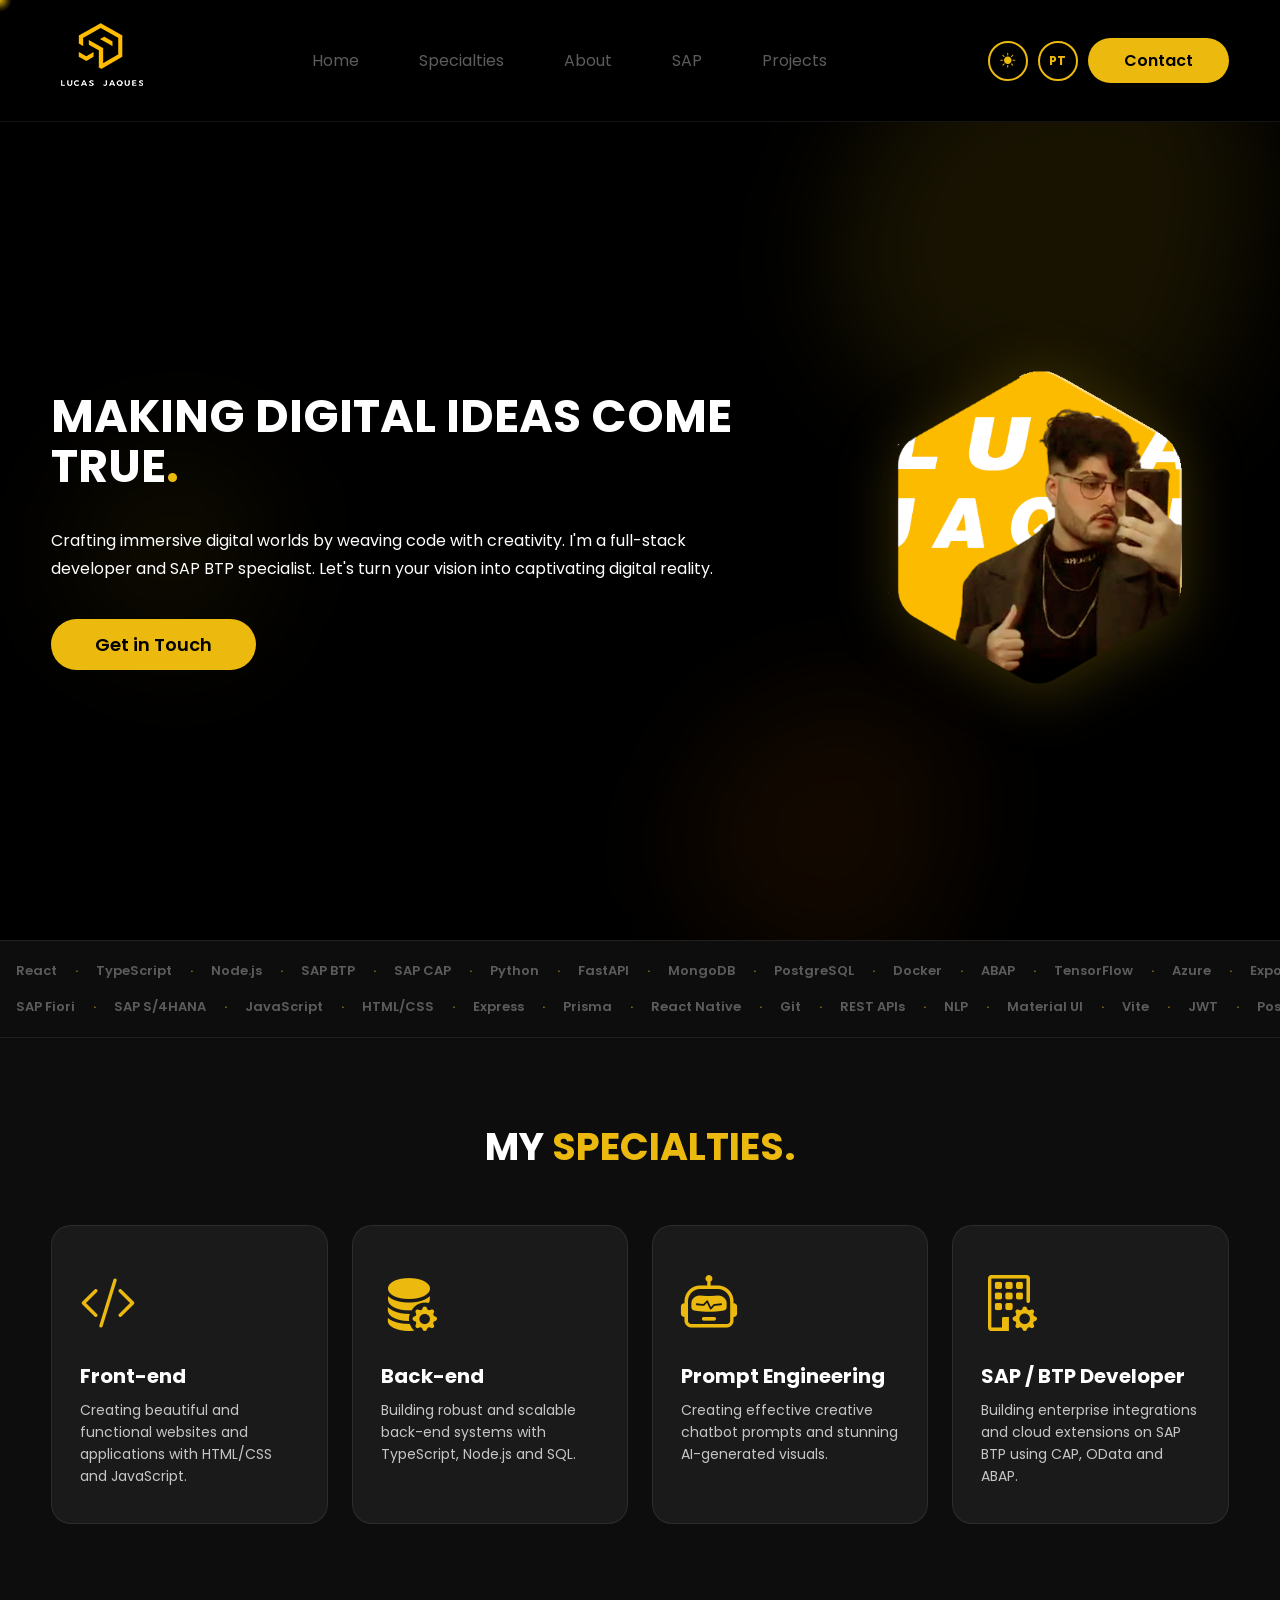
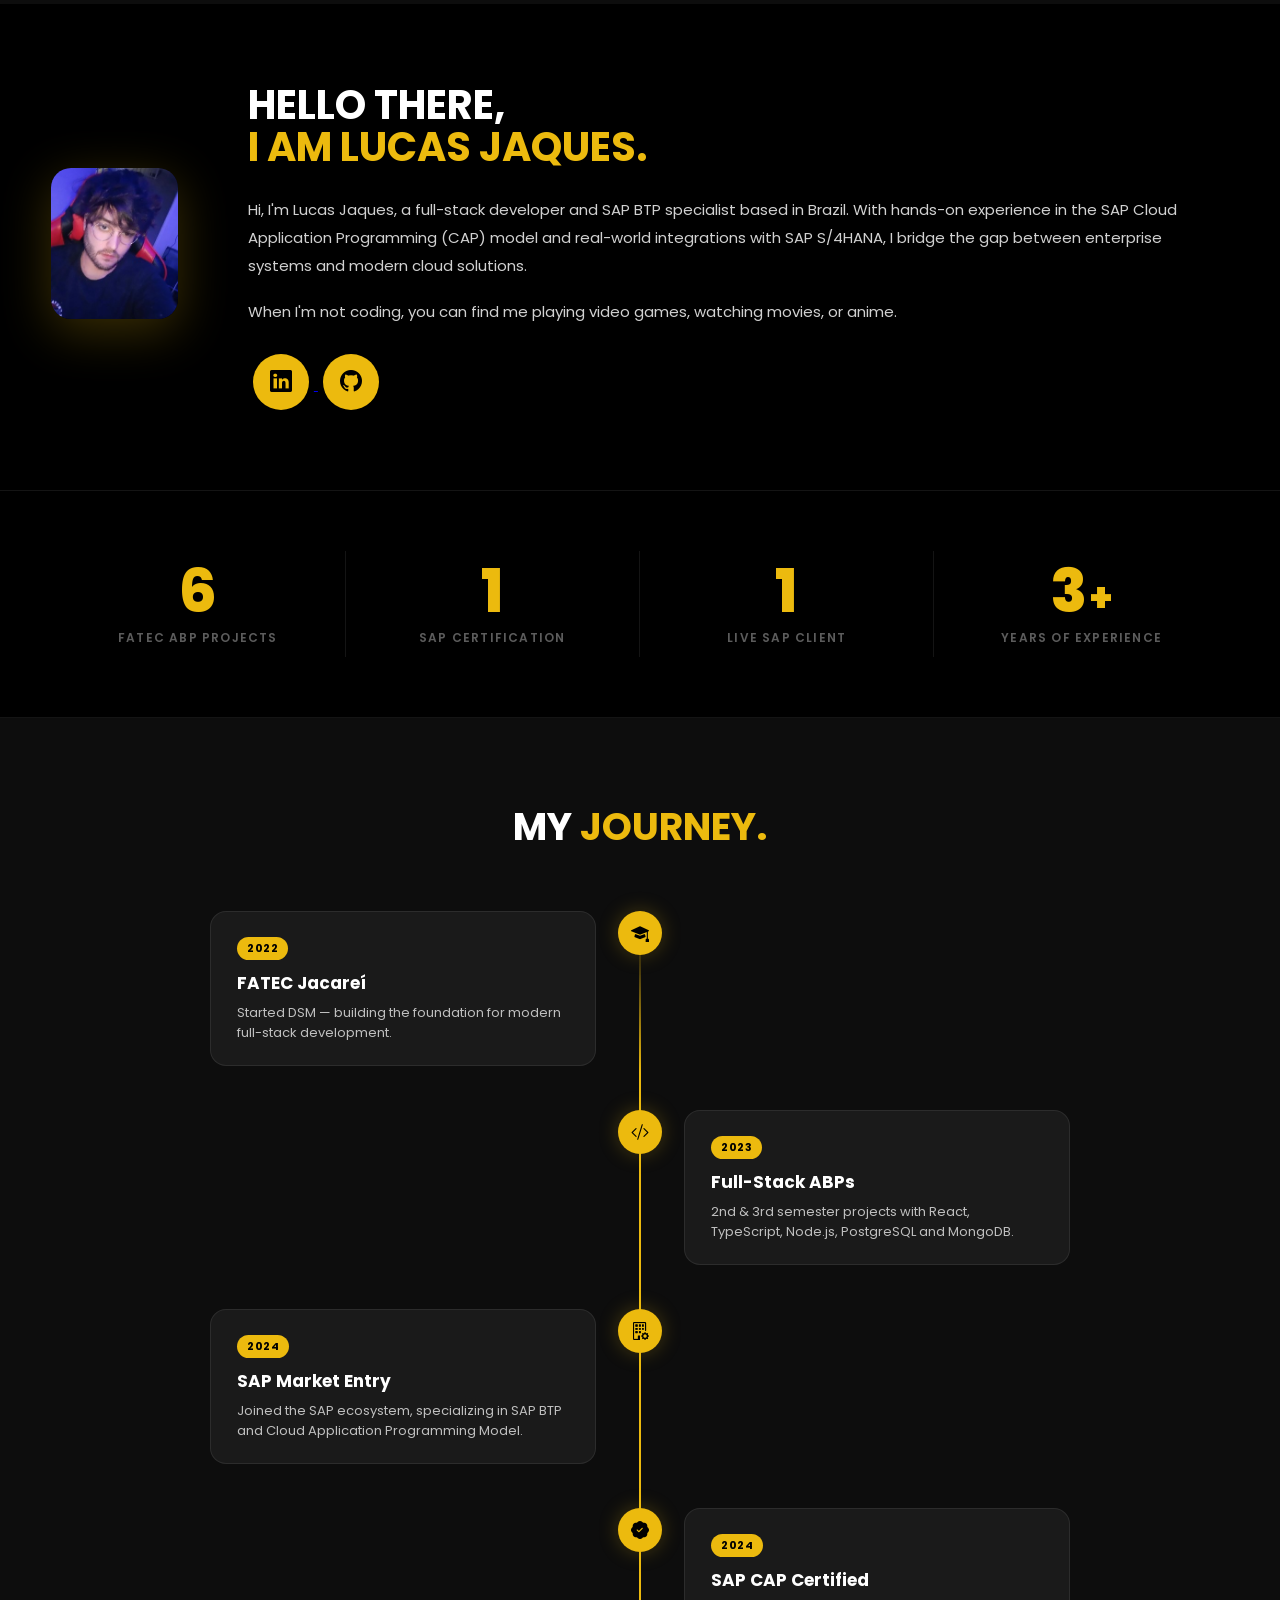
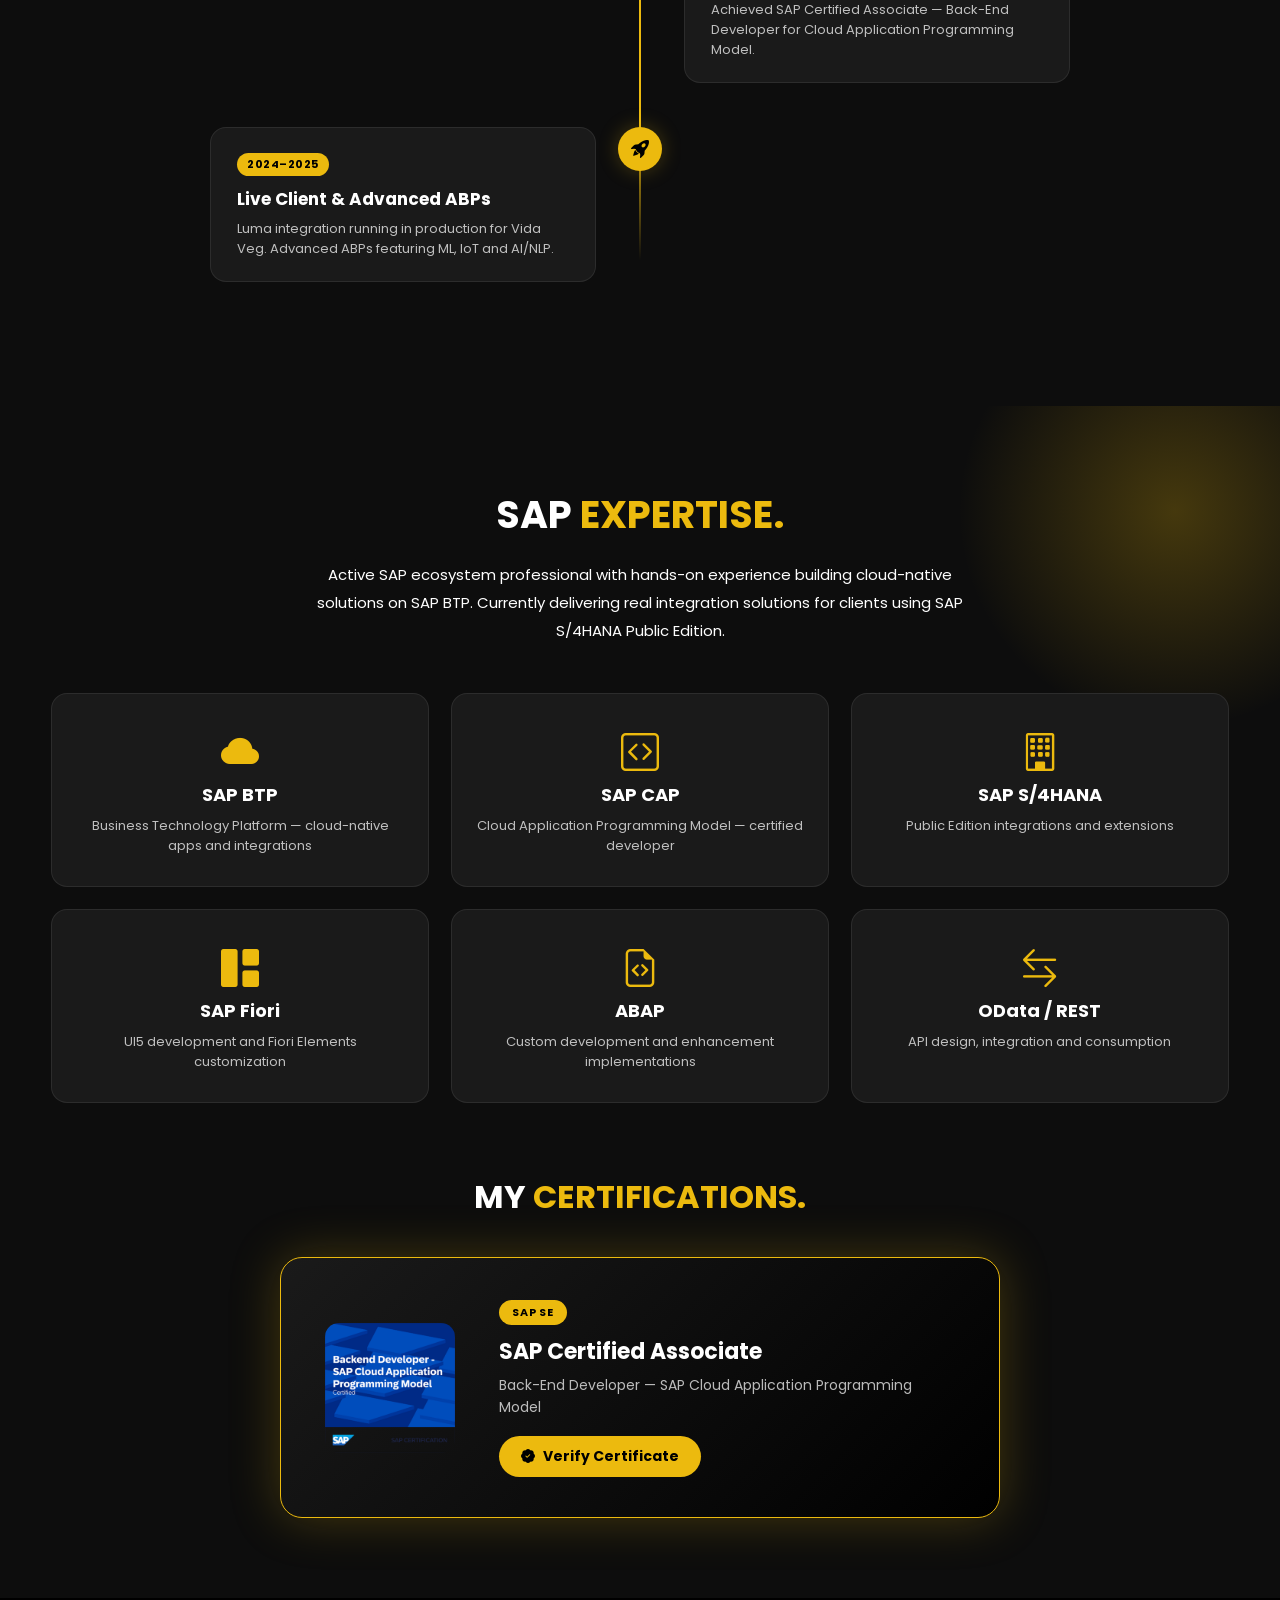
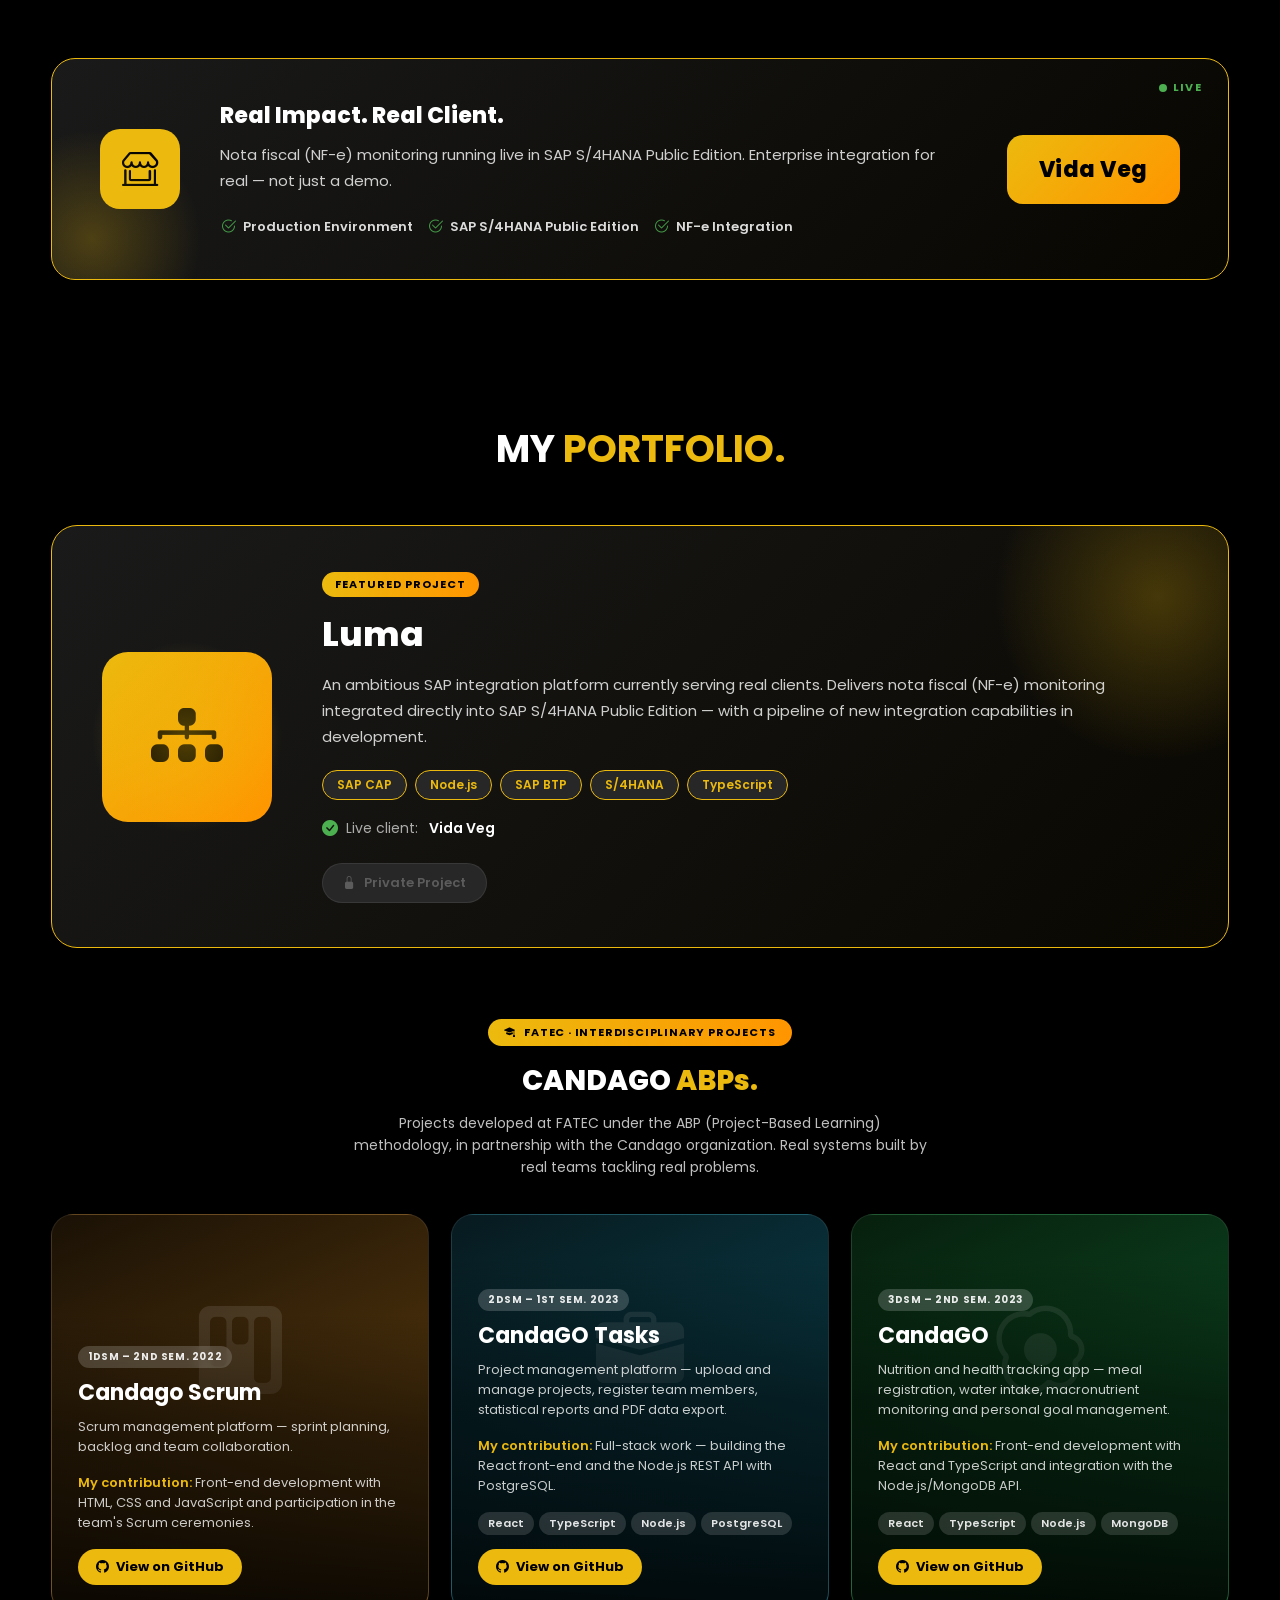
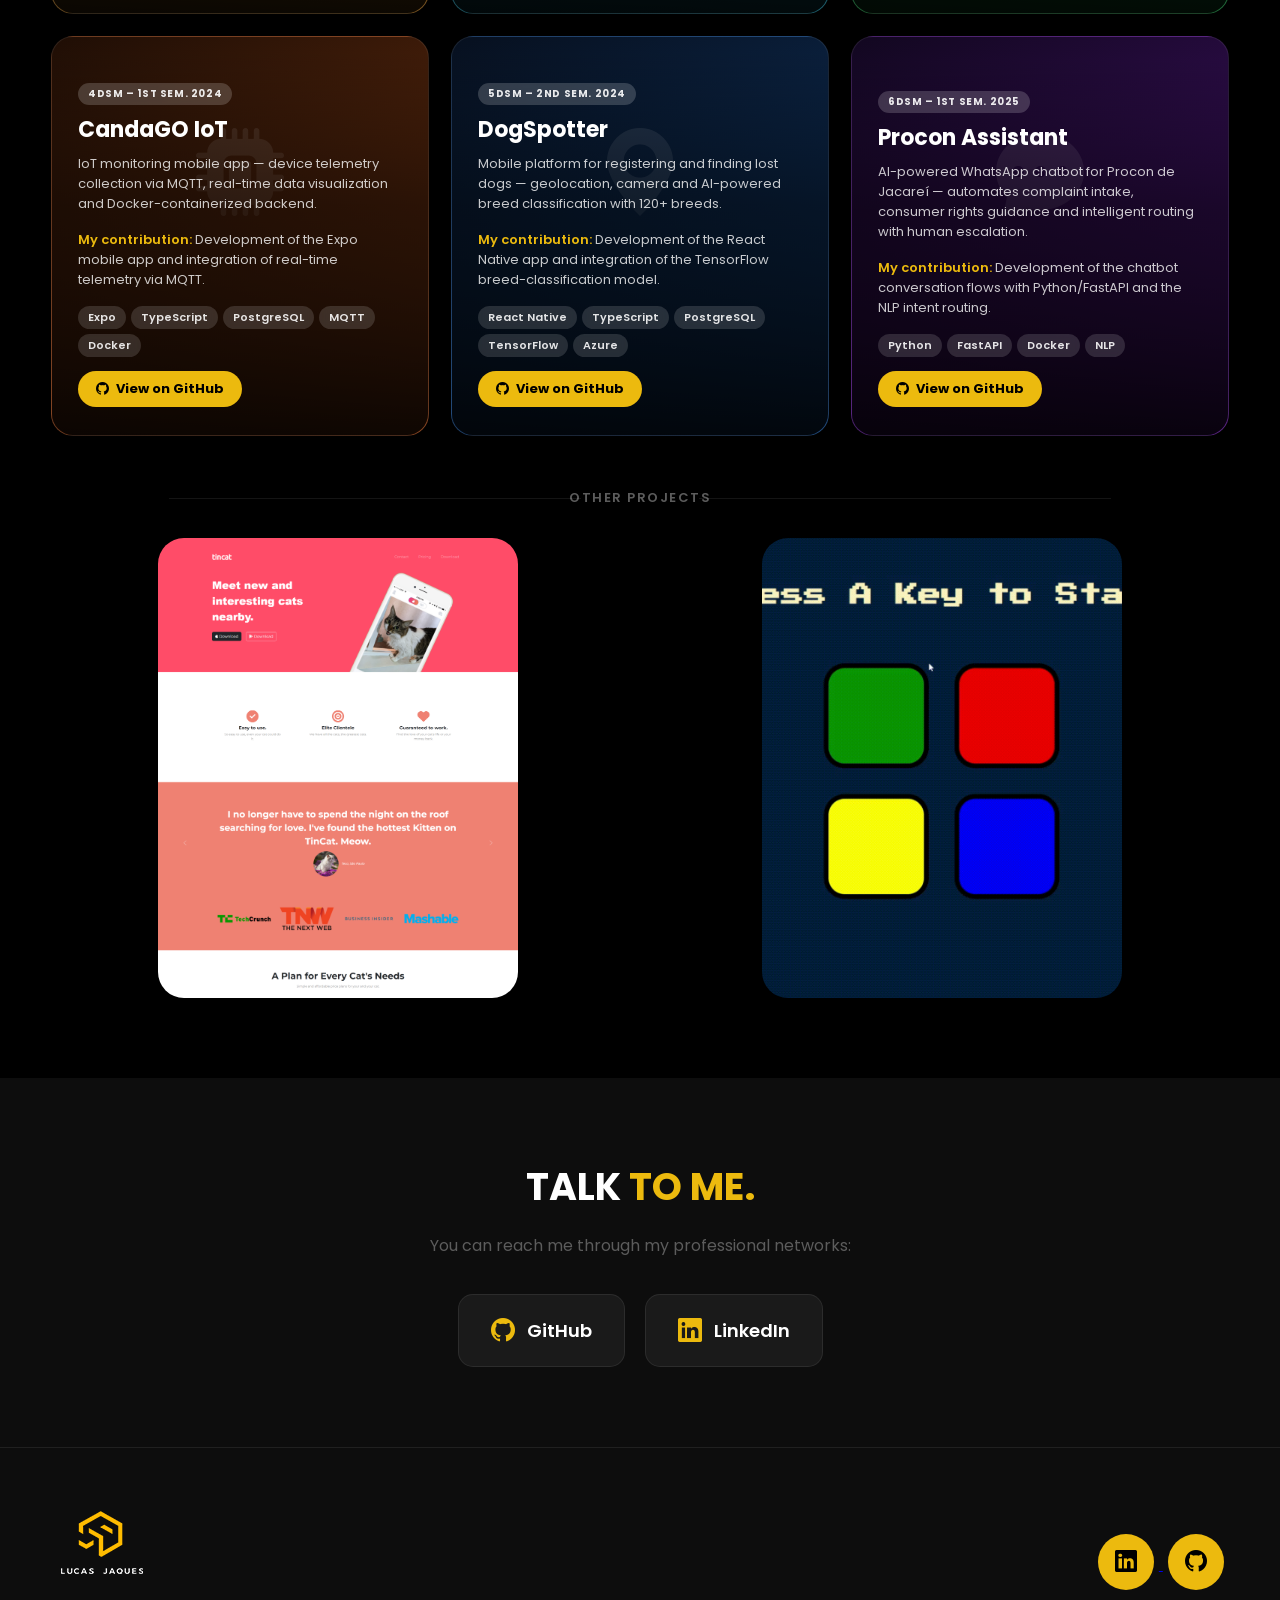
==== docs/index.html @ eeaca7bf "Adequa portfolio as exigencias da organizacao FATEC DSM - Move o site para /docs (fonte do GitHub Pa" ====
<!DOCTYPE html>
<html lang="en" data-theme="dark">
<head>
    <meta charset="UTF-8">
    <meta name="viewport" content="width=device-width, initial-scale=1.0">
    <title>Portfolio Lucas Jaques</title>
    <link rel="stylesheet" href="styles.css">
    <link rel="stylesheet" href="vendor/bootstrap-icons/bootstrap-icons.min.css">
    <link rel="apple-touch-icon" sizes="180x180" href="apple-touch-icon.png">
    <link rel="icon" type="image/png" sizes="32x32" href="favicon-32x32.png">
    <link rel="icon" type="image/png" sizes="16x16" href="favicon-16x16.png">
    <link rel="manifest" href="site.webmanifest">
</head>
<body>
    <div class="cursor-glow" id="cursor-glow"></div>
    <header>
        <div class="interface">
            <div class="logo">
                <a href="#">
                    <img src="img/logo.png" alt="Logo Lucas Jaques">
                </a>
            </div>

            <nav class="menu-desktop">
                <ul>
                    <li><a href="#" data-i18n="nav-home">Home</a></li>
                    <li><a href="#specialties" data-i18n="nav-specialties">Specialties</a></li>
                    <li><a href="#about" data-i18n="nav-about">About</a></li>
                    <li><a href="#sap">SAP</a></li>
                    <li><a href="#portfolio" data-i18n="nav-projects">Projects</a></li>
                </ul>
            </nav>

            <div class="header-right">
                <button class="btn-theme" id="btn-theme" aria-label="Toggle theme">
                    <i class="bi bi-sun-fill"></i>
                </button>
                <button class="btn-lang" id="btn-lang" aria-label="Toggle language">
                    <span>PT</span>
                </button>
                <div class="header-cta">
                    <a href="#contact">
                        <button data-i18n="nav-contact">Contact</button>
                    </a>
                </div>
                <div class="btn-open-menu" id="btn-menu">
                    <i class="bi bi-list"></i>
                </div>
            </div>

            <div class="menu-mobile" id="menu-mobile">
                <div class="btn-close" id="btn-close">
                    <i class="bi bi-x-lg"></i>
                </div>
                <nav class="menu-mobile-nav">
                    <ul>
                        <li><a href="#" data-i18n="nav-home">Home</a></li>
                        <li><a href="#specialties" data-i18n="nav-specialties">Specialties</a></li>
                        <li><a href="#about" data-i18n="nav-about">About</a></li>
                        <li><a href="#sap">SAP</a></li>
                        <li><a href="#portfolio" data-i18n="nav-projects">Projects</a></li>
                        <li><a href="#contact" data-i18n="nav-contact">Contact</a></li>
                    </ul>
                </nav>
            </div>

            <div class="overlay-menu" id="overlay-menu"></div>
        </div>
    </header>

    <main>
        <!-- HERO -->
        <section class="top-site">
            <div class="hero-blobs" aria-hidden="true">
                <div class="blob blob-1"></div>
                <div class="blob blob-2"></div>
                <div class="blob blob-3"></div>
            </div>
            <div class="interface">
                <div class="flex">
                    <div class="txt-top-site">
                        <h1><span data-i18n="hero-title">MAKING DIGITAL IDEAS COME TRUE</span><span class="gold">.</span></h1>
                        <p data-i18n="hero-desc">Crafting immersive digital worlds by weaving code with creativity. I'm a full-stack developer and SAP BTP specialist. Let's turn your vision into captivating digital reality.</p>
                        <div class="btn-cta">
                            <a href="#contact">
                                <button data-i18n="hero-btn">Get in Touch</button>
                            </a>
                        </div>
                    </div>
                    <div class="img-top-site">
                        <img src="img/me.png" alt="My Photo">
                    </div>
                </div>
            </div>
        </section>

        <!-- MARQUEE -->
        <div class="marquee-section" aria-hidden="true">
            <div class="marquee-overflow">
                <div class="marquee-track">
                    <span>React</span><span class="sep">·</span><span>TypeScript</span><span class="sep">·</span><span>Node.js</span><span class="sep">·</span><span>SAP BTP</span><span class="sep">·</span><span>SAP CAP</span><span class="sep">·</span><span>Python</span><span class="sep">·</span><span>FastAPI</span><span class="sep">·</span><span>MongoDB</span><span class="sep">·</span><span>PostgreSQL</span><span class="sep">·</span><span>Docker</span><span class="sep">·</span><span>ABAP</span><span class="sep">·</span><span>TensorFlow</span><span class="sep">·</span><span>Azure</span><span class="sep">·</span><span>Expo</span><span class="sep">·</span><span>MQTT</span><span class="sep">·</span><span>OData</span><span class="sep">·</span><span>React</span><span class="sep">·</span><span>TypeScript</span><span class="sep">·</span><span>Node.js</span><span class="sep">·</span><span>SAP BTP</span><span class="sep">·</span><span>SAP CAP</span><span class="sep">·</span><span>Python</span><span class="sep">·</span><span>FastAPI</span><span class="sep">·</span><span>MongoDB</span><span class="sep">·</span><span>PostgreSQL</span><span class="sep">·</span><span>Docker</span><span class="sep">·</span><span>ABAP</span><span class="sep">·</span><span>TensorFlow</span><span class="sep">·</span><span>Azure</span><span class="sep">·</span><span>Expo</span><span class="sep">·</span><span>MQTT</span><span class="sep">·</span><span>OData</span><span class="sep">·</span>
                </div>
            </div>
            <div class="marquee-overflow">
                <div class="marquee-track marquee-reverse">
                    <span>SAP Fiori</span><span class="sep">·</span><span>SAP S/4HANA</span><span class="sep">·</span><span>JavaScript</span><span class="sep">·</span><span>HTML/CSS</span><span class="sep">·</span><span>Express</span><span class="sep">·</span><span>Prisma</span><span class="sep">·</span><span>React Native</span><span class="sep">·</span><span>Git</span><span class="sep">·</span><span>REST APIs</span><span class="sep">·</span><span>NLP</span><span class="sep">·</span><span>Material UI</span><span class="sep">·</span><span>Vite</span><span class="sep">·</span><span>JWT</span><span class="sep">·</span><span>PostGIS</span><span class="sep">·</span><span>SAP Fiori</span><span class="sep">·</span><span>SAP S/4HANA</span><span class="sep">·</span><span>JavaScript</span><span class="sep">·</span><span>HTML/CSS</span><span class="sep">·</span><span>Express</span><span class="sep">·</span><span>Prisma</span><span class="sep">·</span><span>React Native</span><span class="sep">·</span><span>Git</span><span class="sep">·</span><span>REST APIs</span><span class="sep">·</span><span>NLP</span><span class="sep">·</span><span>Material UI</span><span class="sep">·</span><span>Vite</span><span class="sep">·</span><span>JWT</span><span class="sep">·</span><span>PostGIS</span><span class="sep">·</span>
                </div>
            </div>
        </div>

        <!-- SPECIALTIES -->
        <section class="specialties" id="specialties">
            <div class="interface">
                <h2 class="title" data-i18n-html="specialties-heading">MY <span>SPECIALTIES.</span></h2>
                <div class="specialties-grid">
                    <div class="specialties-box fade-in">
                        <i class="bi bi-code-slash"></i>
                        <h3 data-i18n="spec-fe-title">Front-end</h3>
                        <p data-i18n="spec-fe-desc">Creating beautiful and functional websites and applications with HTML/CSS and JavaScript.</p>
                    </div>
                    <div class="specialties-box fade-in">
                        <i class="bi bi-database-fill-gear"></i>
                        <h3 data-i18n="spec-be-title">Back-end</h3>
                        <p data-i18n="spec-be-desc">Building robust and scalable back-end systems with TypeScript, Node.js and SQL.</p>
                    </div>
                    <div class="specialties-box fade-in">
                        <i class="bi bi-robot"></i>
                        <h3 data-i18n="spec-ai-title">Prompt Engineering</h3>
                        <p data-i18n="spec-ai-desc">Creating effective creative chatbot prompts and stunning AI-generated visuals.</p>
                    </div>
                    <div class="specialties-box fade-in">
                        <i class="bi bi-building-gear"></i>
                        <h3 data-i18n="spec-sap-title">SAP / BTP Developer</h3>
                        <p data-i18n="spec-sap-desc">Building enterprise integrations and cloud extensions on SAP BTP using CAP, OData and ABAP.</p>
                    </div>
                </div>
            </div>
        </section>

        <!-- ABOUT -->
        <section class="about" id="about">
            <div class="interface">
                <div class="flex">
                    <div class="about-img fade-in">
                        <img src="img/me2.jpeg" alt="My Photo">
                    </div>
                    <div class="about-txt fade-in">
                        <h2 class="title" data-i18n-html="about-heading">HELLO THERE,<span>I AM LUCAS JAQUES.</span></h2>
                        <p data-i18n="about-p1">Hi, I'm Lucas Jaques, a full-stack developer and SAP BTP specialist based in Brazil. With hands-on experience in the SAP Cloud Application Programming (CAP) model and real-world integrations with SAP S/4HANA, I bridge the gap between enterprise systems and modern cloud solutions.</p>
                        <p data-i18n="about-p2">When I'm not coding, you can find me playing video games, watching movies, or anime.</p>
                        <div class="btn-social">
                            <a href="https://www.linkedin.com/in/jaqueslucas/?locale=en_US" target="_blank" rel="noopener noreferrer">
                                <button><i class="bi bi-linkedin"></i></button>
                            </a>
                            <a href="https://github.com/jaqueslucas" target="_blank" rel="noopener noreferrer">
                                <button><i class="bi bi-github"></i></button>
                            </a>
                        </div>
                    </div>
                </div>
            </div>
        </section>

        <!-- STATS -->
        <section class="stats-strip">
            <div class="interface">
                <div class="stats-grid">
                    <div class="stat-item fade-in">
                        <div class="stat-number-wrap">
                            <span class="stat-number" data-target="6">0</span>
                        </div>
                        <p data-i18n="stat-abp">FATEC ABP Projects</p>
                    </div>
                    <div class="stat-item fade-in">
                        <div class="stat-number-wrap">
                            <span class="stat-number" data-target="1">0</span>
                        </div>
                        <p data-i18n="stat-cert">SAP Certification</p>
                    </div>
                    <div class="stat-item fade-in">
                        <div class="stat-number-wrap">
                            <span class="stat-number" data-target="1">0</span>
                        </div>
                        <p data-i18n="stat-client">Live SAP Client</p>
                    </div>
                    <div class="stat-item fade-in">
                        <div class="stat-number-wrap">
                            <span class="stat-number" data-target="3">0</span><span class="stat-suffix">+</span>
                        </div>
                        <p data-i18n="stat-years">Years of Experience</p>
                    </div>
                </div>
            </div>
        </section>

        <!-- JOURNEY -->
        <section class="timeline-section" id="journey">
            <div class="interface">
                <h2 class="title" data-i18n-html="timeline-heading">MY <span>JOURNEY.</span></h2>
                <div class="timeline">

                    <div class="tl-item tl-left fade-in">
                        <div class="tl-dot"><i class="bi bi-mortarboard-fill"></i></div>
                        <div class="tl-card">
                            <span class="tl-year">2022</span>
                            <h4 data-i18n="tl-1-title">FATEC Jacareí</h4>
                            <p data-i18n="tl-1-desc">Started DSM — building the foundation for modern full-stack development.</p>
                        </div>
                    </div>

                    <div class="tl-item tl-right fade-in">
                        <div class="tl-dot"><i class="bi bi-code-slash"></i></div>
                        <div class="tl-card">
                            <span class="tl-year">2023</span>
                            <h4 data-i18n="tl-2-title">Full-Stack ABPs</h4>
                            <p data-i18n="tl-2-desc">2nd & 3rd semester projects with React, TypeScript, Node.js, PostgreSQL and MongoDB.</p>
                        </div>
                    </div>

                    <div class="tl-item tl-left fade-in">
                        <div class="tl-dot"><i class="bi bi-building-gear"></i></div>
                        <div class="tl-card">
                            <span class="tl-year">2024</span>
                            <h4 data-i18n="tl-3-title">SAP Market Entry</h4>
                            <p data-i18n="tl-3-desc">Joined the SAP ecosystem, specializing in SAP BTP and Cloud Application Programming Model.</p>
                        </div>
                    </div>

                    <div class="tl-item tl-right fade-in">
                        <div class="tl-dot"><i class="bi bi-patch-check-fill"></i></div>
                        <div class="tl-card">
                            <span class="tl-year">2024</span>
                            <h4 data-i18n="tl-4-title">SAP CAP Certified</h4>
                            <p data-i18n="tl-4-desc">Achieved SAP Certified Associate — Back-End Developer for Cloud Application Programming Model.</p>
                        </div>
                    </div>

                    <div class="tl-item tl-left fade-in">
                        <div class="tl-dot"><i class="bi bi-rocket-takeoff-fill"></i></div>
                        <div class="tl-card">
                            <span class="tl-year">2024–2025</span>
                            <h4 data-i18n="tl-5-title">Live Client & Advanced ABPs</h4>
                            <p data-i18n="tl-5-desc">Luma integration running in production for Vida Veg. Advanced ABPs featuring ML, IoT and AI/NLP.</p>
                        </div>
                    </div>

                </div>
            </div>
        </section>

        <!-- SAP EXPERTISE -->
        <section class="sap-section" id="sap">
            <div class="interface">
                <h2 class="title" data-i18n-html="sap-heading">SAP <span>EXPERTISE.</span></h2>
                <p class="section-desc fade-in" data-i18n="sap-desc">Active SAP ecosystem professional with hands-on experience building cloud-native solutions on SAP BTP. Currently delivering real integration solutions for clients using SAP S/4HANA Public Edition.</p>

                <div class="sap-grid">
                    <div class="sap-card fade-in">
                        <i class="bi bi-cloud-fill"></i>
                        <h3>SAP BTP</h3>
                        <p data-i18n="sap-btp-desc">Business Technology Platform — cloud-native apps and integrations</p>
                    </div>
                    <div class="sap-card fade-in">
                        <i class="bi bi-code-square"></i>
                        <h3>SAP CAP</h3>
                        <p data-i18n="sap-cap-desc">Cloud Application Programming Model — certified developer</p>
                    </div>
                    <div class="sap-card fade-in">
                        <i class="bi bi-building"></i>
                        <h3>SAP S/4HANA</h3>
                        <p data-i18n="sap-s4-desc">Public Edition integrations and extensions</p>
                    </div>
                    <div class="sap-card fade-in">
                        <i class="bi bi-grid-1x2-fill"></i>
                        <h3>SAP Fiori</h3>
                        <p data-i18n="sap-fiori-desc">UI5 development and Fiori Elements customization</p>
                    </div>
                    <div class="sap-card fade-in">
                        <i class="bi bi-file-earmark-code"></i>
                        <h3>ABAP</h3>
                        <p data-i18n="sap-abap-desc">Custom development and enhancement implementations</p>
                    </div>
                    <div class="sap-card fade-in">
                        <i class="bi bi-arrow-left-right"></i>
                        <h3>OData / REST</h3>
                        <p data-i18n="sap-odata-desc">API design, integration and consumption</p>
                    </div>
                </div>

                <!-- CERTIFICATION -->
                <div class="cert-section">
                    <h3 class="cert-heading" data-i18n-html="cert-heading">MY <span>CERTIFICATIONS.</span></h3>
                    <div class="cert-card fade-in">
                        <div class="cert-badge">
                            <img src="img/cert-sap-cap.png"
                                 alt="SAP CAP Certification Badge"
                                 onerror="this.style.display='none';this.nextElementSibling.style.display='flex';">
                            <div class="cert-badge-fallback">
                                <i class="bi bi-patch-check-fill"></i>
                            </div>
                        </div>
                        <div class="cert-info">
                            <div class="cert-issuer-tag">SAP SE</div>
                            <h4 data-i18n="cert-name">SAP Certified Associate</h4>
                            <p data-i18n="cert-subtitle">Back-End Developer — SAP Cloud Application Programming Model</p>
                            <a href="https://www.credly.com/badges/80be82f6-8a67-4dff-bf53-d148c0e689c2"
                               target="_blank" rel="noopener noreferrer" class="cert-verify-btn">
                                <i class="bi bi-patch-check-fill"></i>
                                <span data-i18n="cert-verify">Verify Certificate</span>
                            </a>
                        </div>
                    </div>
                </div>
            </div>
        </section>

        <!-- CLIENT HIGHLIGHT -->
        <section class="client-section">
            <div class="interface">
                <div class="client-card fade-in">
                    <div class="client-live">
                        <span class="live-dot"></span>
                        LIVE
                    </div>
                    <div class="client-icon">
                        <i class="bi bi-shop-window"></i>
                    </div>
                    <div class="client-content">
                        <h3 data-i18n="client-heading">Real Impact. Real Client.</h3>
                        <p data-i18n="client-desc">Nota fiscal (NF-e) monitoring running live in SAP S/4HANA Public Edition. Enterprise integration for real — not just a demo.</p>
                        <div class="client-facts">
                            <div><i class="bi bi-check2-circle"></i><span data-i18n="cf-1">Production Environment</span></div>
                            <div><i class="bi bi-check2-circle"></i><span>SAP S/4HANA Public Edition</span></div>
                            <div><i class="bi bi-check2-circle"></i><span data-i18n="cf-3">NF-e Integration</span></div>
                        </div>
                    </div>
                    <div class="client-name-badge">Vida Veg</div>
                </div>
            </div>
        </section>

        <!-- PORTFOLIO -->
        <section class="portfolio" id="portfolio">
            <div class="interface">
                <h2 class="title" data-i18n-html="portfolio-heading">MY <span>PORTFOLIO.</span></h2>

                <!-- LUMA FEATURED -->
                <div class="portfolio-featured fade-in">
                    <div class="featured-card">
                        <div class="featured-visual">
                            <i class="bi bi-diagram-3-fill"></i>
                            <div class="featured-glow"></div>
                        </div>
                        <div class="featured-info">
                            <div class="featured-badge" data-i18n="featured-badge">Featured Project</div>
                            <h3>Luma</h3>
                            <p data-i18n="featured-desc">An ambitious SAP integration platform currently serving real clients. Delivers nota fiscal (NF-e) monitoring integrated directly into SAP S/4HANA Public Edition — with a pipeline of new integration capabilities in development.</p>
                            <div class="tech-tags">
                                <span>SAP CAP</span>
                                <span>Node.js</span>
                                <span>SAP BTP</span>
                                <span>S/4HANA</span>
                                <span>TypeScript</span>
                            </div>
                            <div class="featured-client">
                                <i class="bi bi-check-circle-fill"></i>
                                <span data-i18n="client-label">Live client:</span>&nbsp;Vida Veg
                            </div>
                            <div class="private-badge">
                                <i class="bi bi-lock-fill"></i>
                                <span data-i18n="private-label">Private Project</span>
                            </div>
                        </div>
                    </div>
                </div>

                <!-- FATEC ABPs — CANDAGO -->
                <div class="fatec-section">
                    <div class="fatec-header fade-in">
                        <div class="fatec-badge-label">
                            <i class="bi bi-mortarboard-fill"></i>
                            <span data-i18n="fatec-tag">FATEC · Interdisciplinary Projects</span>
                        </div>
                        <h3 class="fatec-title" data-i18n-html="fatec-heading">CANDAGO <span>ABPs.</span></h3>
                        <p data-i18n="fatec-desc">Projects developed at FATEC under the ABP (Project-Based Learning) methodology, in partnership with the Candago organization. Real systems built by real teams tackling real problems.</p>
                    </div>
                    <div class="fatec-grid">

                        <!-- Candago Scrum — 1st semester -->
                        <div class="fatec-card fatec-card-grad fade-in" style="--grad-a:#1a1105;--grad-b:#6b4510;">
                            <div class="fatec-grad-icon"><i class="bi bi-kanban-fill"></i></div>
                            <div class="fatec-card-content">
                                <div class="fatec-sem-tag" data-i18n="sem-tag-1">1DSM – 2nd Sem. 2022</div>
                                <h4>Candago Scrum</h4>
                                <p data-i18n="candago-scrum-desc">Scrum management platform — sprint planning, backlog and team collaboration.</p>
                                <p class="fatec-contrib"><strong data-i18n="contrib-label">My contribution:</strong> <span data-i18n="candago-scrum-contrib">Front-end development with HTML, CSS and JavaScript and participation in the team's Scrum ceremonies.</span></p>
                                <a href="https://github.com/L-Gustavo-Barbosa/candagoScrum" target="_blank" rel="noopener noreferrer" class="fatec-link">
                                    <i class="bi bi-github"></i>
                                    <span data-i18n="view-github">View on GitHub</span>
                                </a>
                            </div>
                        </div>

                        <!-- CandaGO Tasks — 2nd semester -->
                        <div class="fatec-card fatec-card-grad fade-in" style="--grad-a:#071a1f;--grad-b:#0c4f5e;">
                            <div class="fatec-grad-icon"><i class="bi bi-briefcase-fill"></i></div>
                            <div class="fatec-card-content">
                                <div class="fatec-sem-tag" data-i18n="sem-tag-2">2DSM – 1st Sem. 2023</div>
                                <h4>CandaGO Tasks</h4>
                                <p data-i18n="candago-2-desc">Project management platform — upload and manage projects, register team members, statistical reports and PDF data export.</p>
                                <p class="fatec-contrib"><strong data-i18n="contrib-label">My contribution:</strong> <span data-i18n="candago-2-contrib">Full-stack work — building the React front-end and the Node.js REST API with PostgreSQL.</span></p>
                                <div class="fatec-tech-tags">
                                    <span>React</span><span>TypeScript</span><span>Node.js</span><span>PostgreSQL</span>
                                </div>
                                <a href="https://github.com/candago-2" target="_blank" rel="noopener noreferrer" class="fatec-link">
                                    <i class="bi bi-github"></i>
                                    <span data-i18n="view-github">View on GitHub</span>
                                </a>
                            </div>
                        </div>

                        <!-- CandaGO — 3rd semester -->
                        <div class="fatec-card fatec-card-grad fade-in" style="--grad-a:#071f0e;--grad-b:#0f5c29;">
                            <div class="fatec-grad-icon"><i class="bi bi-egg-fried"></i></div>
                            <div class="fatec-card-content">
                                <div class="fatec-sem-tag" data-i18n="sem-tag-3">3DSM – 2nd Sem. 2023</div>
                                <h4>CandaGO</h4>
                                <p data-i18n="candago-3-desc">Nutrition and health tracking app — meal registration, water intake, macronutrient monitoring and personal goal management.</p>
                                <p class="fatec-contrib"><strong data-i18n="contrib-label">My contribution:</strong> <span data-i18n="candago-3-contrib">Front-end development with React and TypeScript and integration with the Node.js/MongoDB API.</span></p>
                                <div class="fatec-tech-tags">
                                    <span>React</span><span>TypeScript</span><span>Node.js</span><span>MongoDB</span>
                                </div>
                                <a href="https://github.com/candago-3" target="_blank" rel="noopener noreferrer" class="fatec-link">
                                    <i class="bi bi-github"></i>
                                    <span data-i18n="view-github">View on GitHub</span>
                                </a>
                            </div>
                        </div>

                        <!-- CandaGO IoT — 4th semester -->
                        <div class="fatec-card fatec-card-grad fade-in" style="--grad-a:#1f0e05;--grad-b:#7a3510;">
                            <div class="fatec-grad-icon"><i class="bi bi-cpu-fill"></i></div>
                            <div class="fatec-card-content">
                                <div class="fatec-sem-tag" data-i18n="sem-tag-4">4DSM – 1st Sem. 2024</div>
                                <h4>CandaGO IoT</h4>
                                <p data-i18n="candago-4-desc">IoT monitoring mobile app — device telemetry collection via MQTT, real-time data visualization and Docker-containerized backend.</p>
                                <p class="fatec-contrib"><strong data-i18n="contrib-label">My contribution:</strong> <span data-i18n="candago-4-contrib">Development of the Expo mobile app and integration of real-time telemetry via MQTT.</span></p>
                                <div class="fatec-tech-tags">
                                    <span>Expo</span><span>TypeScript</span><span>PostgreSQL</span><span>MQTT</span><span>Docker</span>
                                </div>
                                <a href="https://github.com/candago-4" target="_blank" rel="noopener noreferrer" class="fatec-link">
                                    <i class="bi bi-github"></i>
                                    <span data-i18n="view-github">View on GitHub</span>
                                </a>
                            </div>
                        </div>

                        <!-- DogSpotter — 5th semester -->
                        <div class="fatec-card fatec-card-grad fade-in" style="--grad-a:#07101f;--grad-b:#0f3a6e;">
                            <div class="fatec-grad-icon"><i class="bi bi-geo-alt-fill"></i></div>
                            <div class="fatec-card-content">
                                <div class="fatec-sem-tag" data-i18n="sem-tag-5">5DSM – 2nd Sem. 2024</div>
                                <h4>DogSpotter</h4>
                                <p data-i18n="candago-5-desc">Mobile platform for registering and finding lost dogs — geolocation, camera and AI-powered breed classification with 120+ breeds.</p>
                                <p class="fatec-contrib"><strong data-i18n="contrib-label">My contribution:</strong> <span data-i18n="candago-5-contrib">Development of the React Native app and integration of the TensorFlow breed-classification model.</span></p>
                                <div class="fatec-tech-tags">
                                    <span>React Native</span><span>TypeScript</span><span>PostgreSQL</span><span>TensorFlow</span><span>Azure</span>
                                </div>
                                <a href="https://github.com/candago-5" target="_blank" rel="noopener noreferrer" class="fatec-link">
                                    <i class="bi bi-github"></i>
                                    <span data-i18n="view-github">View on GitHub</span>
                                </a>
                            </div>
                        </div>

                        <!-- Procon Assistant — 6th semester -->
                        <div class="fatec-card fatec-card-grad fade-in" style="--grad-a:#120720;--grad-b:#4a1275;">
                            <div class="fatec-grad-icon"><i class="bi bi-chat-dots-fill"></i></div>
                            <div class="fatec-card-content">
                                <div class="fatec-sem-tag" data-i18n="sem-tag-6">6DSM – 1st Sem. 2025</div>
                                <h4>Procon Assistant</h4>
                                <p data-i18n="candago-6-desc">AI-powered WhatsApp chatbot for Procon de Jacareí — automates complaint intake, consumer rights guidance and intelligent routing with human escalation.</p>
                                <p class="fatec-contrib"><strong data-i18n="contrib-label">My contribution:</strong> <span data-i18n="candago-6-contrib">Development of the chatbot conversation flows with Python/FastAPI and the NLP intent routing.</span></p>
                                <div class="fatec-tech-tags">
                                    <span>Python</span><span>FastAPI</span><span>Docker</span><span>NLP</span>
                                </div>
                                <a href="https://github.com/candago-6" target="_blank" rel="noopener noreferrer" class="fatec-link">
                                    <i class="bi bi-github"></i>
                                    <span data-i18n="view-github">View on GitHub</span>
                                </a>
                            </div>
                        </div>

                    </div>
                </div>

                <!-- OTHER PROJECTS -->
                <div class="other-projects-label fade-in" data-i18n="other-projects-label">Other Projects</div>
                <div class="flex portfolio-grid">
                    <div class="img-port fade-in" style="background-image: url(img/site1.png);">
                        <a href="https://jaqueslucas.github.io/TinCat-Project/" target="_blank" rel="noopener noreferrer">
                            <div class="overlay">TinCat Website</div>
                        </a>
                    </div>
                    <div class="img-port-gif fade-in" style="background-image: url(img/simon.gif);">
                        <a href="https://jaqueslucas.github.io/Simon-the-game/" target="_blank" rel="noopener noreferrer">
                            <div class="overlay">Simon The Game</div>
                        </a>
                    </div>
                </div>
            </div>
        </section>

        <!-- CONTACT -->
        <section class="form" id="contact">
            <div class="interface">
                <h2 class="title" data-i18n-html="contact-heading">TALK <span>TO ME.</span></h2>
                <p class="contact-desc" data-i18n="contact-desc">You can reach me through my professional networks:</p>
                <div class="contact-links">
                    <a class="contact-link" href="https://github.com/jaqueslucas" target="_blank" rel="noopener noreferrer">
                        <i class="bi bi-github"></i>
                        <span>GitHub</span>
                    </a>
                    <a class="contact-link" href="https://www.linkedin.com/in/jaqueslucas/" target="_blank" rel="noopener noreferrer">
                        <i class="bi bi-linkedin"></i>
                        <span>LinkedIn</span>
                    </a>
                </div>
            </div>
        </section>
    </main>

    <footer>
        <div class="interface">
            <div class="line-footer">
                <div class="flex">
                    <div class="footer-logo">
                        <img src="img/logo.png" alt="Logo Lucas Jaques">
                    </div>
                    <div class="btn-social">
                        <a href="https://www.linkedin.com/in/jaqueslucas/?locale=en_US" target="_blank" rel="noopener noreferrer">
                            <button><i class="bi bi-linkedin"></i></button>
                        </a>
                        <a href="https://github.com/jaqueslucas" target="_blank" rel="noopener noreferrer">
                            <button><i class="bi bi-github"></i></button>
                        </a>
                    </div>
                </div>
            </div>
        </div>
    </footer>

    <script src="index.js"></script>
</body>
</html>
---- docs/styles.css ----
/* ===== LOCAL FONTS (Poppins) ===== */
@font-face {
    font-family: 'Poppins';
    font-style: normal;
    font-weight: 300;
    font-display: swap;
    src: url('fonts/poppins-300.woff2') format('woff2');
}

@font-face {
    font-family: 'Poppins';
    font-style: normal;
    font-weight: 400;
    font-display: swap;
    src: url('fonts/poppins-400.woff2') format('woff2');
}

@font-face {
    font-family: 'Poppins';
    font-style: normal;
    font-weight: 600;
    font-display: swap;
    src: url('fonts/poppins-600.woff2') format('woff2');
}

@font-face {
    font-family: 'Poppins';
    font-style: normal;
    font-weight: 700;
    font-display: swap;
    src: url('fonts/poppins-700.woff2') format('woff2');
}

@font-face {
    font-family: 'Poppins';
    font-style: normal;
    font-weight: 800;
    font-display: swap;
    src: url('fonts/poppins-800.woff2') format('woff2');
}

/* ===== CSS CUSTOM PROPERTIES ===== */
:root {
    --bg: #000000;
    --bg-2: #0d0d0d;
    --bg-card: #1a1a1a;
    --text: #ffffff;
    --text-muted: #5c5c5c;
    --accent: #ecba0e;
    --accent-dark: #c99200;
    --input-bg: #272727;
    --border: rgba(255, 255, 255, 0.08);
    --shadow-glow: rgba(236, 186, 14, 0.25);
    --shadow-soft: rgba(255, 255, 255, 0.06);
    --menu-bg: rgba(0, 0, 0, 0.95);
    --overlay-bg: rgba(0, 0, 0, 0.65);
}

[data-theme="light"] {
    --bg: #f7f7f3;
    --bg-2: #efefeb;
    --bg-card: #ffffff;
    --text: #111111;
    --text-muted: #777777;
    --accent: #c99200;
    --accent-dark: #9e7200;
    --input-bg: #e2e2de;
    --border: rgba(0, 0, 0, 0.08);
    --shadow-glow: rgba(201, 146, 0, 0.2);
    --shadow-soft: rgba(0, 0, 0, 0.06);
    --menu-bg: rgba(247, 247, 243, 0.98);
    --overlay-bg: rgba(0, 0, 0, 0.45);
}

/* ===== GLOBAL ===== */
* {
    margin: 0;
    padding: 0;
    box-sizing: border-box;
    font-family: 'Poppins', sans-serif;
}

html {
    scroll-behavior: smooth;
}

body {
    background-color: var(--bg);
    color: var(--text);
    transition: background-color 0.35s ease, color 0.35s ease;
    min-height: 100vh;
}

.interface {
    max-width: 1280px;
    margin: 0 auto;
}

.flex {
    display: flex;
}

.gold {
    color: var(--accent);
}

h1.title, h2.title {
    font-size: 38px;
    color: var(--text);
    text-align: center;
}

h1.title span, h2.title span {
    color: var(--accent);
}

/* ===== SCROLL ANIMATIONS ===== */
.fade-in {
    opacity: 0;
    transform: translateY(28px);
    transition: opacity 0.6s ease, transform 0.6s ease;
}

.fade-in.visible {
    opacity: 1;
    transform: translateY(0);
}

/* ===== HEADER ===== */
header {
    padding: 20px 4%;
    position: sticky;
    top: 0;
    z-index: 100;
    background-color: var(--bg);
    border-bottom: 1px solid var(--border);
    transition: background-color 0.35s ease, border-color 0.35s ease;
}

header > .interface {
    display: flex;
    justify-content: space-between;
    align-items: center;
}

header a {
    color: var(--text-muted);
    text-decoration: none;
    display: inline-block;
    transition: 0.2s;
}

header nav.menu-desktop a:hover {
    color: var(--text);
    transform: scale(1.05);
}

header nav ul {
    list-style-type: none;
}

header nav.menu-desktop ul li {
    display: inline-block;
    padding: 0 28px;
}

/* ===== HEADER RIGHT ===== */
.header-right {
    display: flex;
    align-items: center;
    gap: 10px;
}

.btn-theme,
.btn-lang {
    width: 40px;
    height: 40px;
    border-radius: 50%;
    border: 2px solid var(--accent);
    background: transparent;
    color: var(--accent);
    font-size: 15px;
    font-weight: 700;
    cursor: pointer;
    display: flex;
    align-items: center;
    justify-content: center;
    transition: 0.2s;
    flex-shrink: 0;
}

.btn-theme:hover,
.btn-lang:hover {
    background-color: var(--accent);
    color: #000;
    transform: scale(1.1);
}

.btn-lang span {
    font-size: 12px;
    letter-spacing: 0.5px;
}

.header-cta button {
    padding: 10px 36px;
    font-size: 16px;
    font-weight: 600;
    background-color: var(--accent);
    color: #000;
    border: 0;
    border-radius: 30px;
    cursor: pointer;
    transition: 0.2s;
}

.header-cta button:hover {
    box-shadow: 0 0 12px var(--shadow-glow);
    transform: scale(1.08);
}

/* ===== MOBILE MENU ===== */
.btn-open-menu {
    color: var(--accent);
    font-size: 38px;
    display: none;
    cursor: pointer;
    line-height: 1;
}

.menu-mobile {
    height: 100vh;
    position: fixed;
    top: 0;
    right: 0;
    z-index: 9999;
    width: 0;
    background-color: var(--menu-bg);
    overflow: hidden;
    transition: width 0.45s ease;
}

.menu-mobile.active {
    width: 72%;
}

.menu-mobile.active ~ .overlay-menu {
    display: block;
}

.overlay-menu {
    background-color: var(--overlay-bg);
    width: 100%;
    height: 100%;
    position: fixed;
    top: 0;
    left: 0;
    z-index: 8888;
    display: none;
}

.menu-mobile .btn-close {
    padding: 22px 6%;
    cursor: pointer;
}

.menu-mobile .btn-close i {
    font-size: 28px;
    color: var(--accent);
    transition: 0.2s;
}

.menu-mobile nav ul {
    text-align: right;
    list-style-type: none;
}

.menu-mobile nav ul li a {
    color: var(--text);
    font-size: 20px;
    font-weight: 300;
    padding: 18px 6%;
    display: block;
    transition: 0.2s;
}

.menu-mobile nav ul li a:hover {
    background-color: var(--accent);
    color: #000;
}

/* ===== HERO / TOP SITE ===== */
section.top-site {
    padding: 80px 4%;
    min-height: calc(100vh - 82px);
    display: flex;
    align-items: center;
}

section.top-site .flex {
    justify-content: center;
    align-items: center;
    gap: 90px;
    width: 100%;
}

.top-site h1 {
    font-size: 46px;
    color: var(--text);
    line-height: 50px;
    animation: heroFadeUp 0.9s ease both;
}

.top-site .txt-top-site p {
    color: var(--text);
    opacity: 0.8;
    margin: 36px 0;
    font-size: 16px;
    line-height: 28px;
    animation: heroFadeUp 0.9s ease 0.15s both;
}

.btn-cta {
    animation: heroFadeUp 0.9s ease 0.3s both;
}

.btn-cta button {
    padding: 12px 44px;
    font-size: 18px;
    font-weight: 600;
    background-color: var(--accent);
    color: #000;
    border: 0;
    border-radius: 30px;
    cursor: pointer;
    transition: 0.2s;
}

.btn-cta button:hover {
    box-shadow: 0 0 16px var(--shadow-glow);
    transform: scale(1.08);
}

.top-site .img-top-site {
    flex-shrink: 0;
    max-width: 380px;
}

.top-site .img-top-site img {
    width: 100%;
    animation: float 3s ease-in-out infinite alternate;
    filter: drop-shadow(0 8px 30px var(--shadow-glow));
}

@keyframes float {
    0%   { transform: translateY(0); }
    100% { transform: translateY(-22px); }
}

@keyframes heroFadeUp {
    from { opacity: 0; transform: translateY(24px); }
    to   { opacity: 1; transform: translateY(0); }
}

/* ===== SPECIALTIES ===== */
section.specialties {
    padding: 80px 4%;
    background-color: var(--bg-2);
    transition: background-color 0.35s ease;
}

.specialties-grid {
    display: grid;
    grid-template-columns: repeat(4, 1fr);
    gap: 24px;
    margin-top: 50px;
}

.specialties .specialties-box {
    color: var(--text);
    padding: 36px 28px;
    border-radius: 20px;
    border: 1px solid var(--border);
    background-color: var(--bg-card);
    transition: 0.3s;
}

.specialties .specialties-box:hover {
    border-color: var(--accent);
    box-shadow: 0 0 28px var(--shadow-glow);
    transform: translateY(-8px);
}

.specialties .specialties-box i {
    font-size: 56px;
    color: var(--accent);
}

.specialties .specialties-box h3 {
    font-size: 20px;
    margin: 14px 0 8px;
}

.specialties .specialties-box p {
    font-size: 14px;
    opacity: 0.75;
    line-height: 22px;
}

/* ===== ABOUT ===== */
section.about {
    padding: 80px 4%;
}

section.about .flex {
    align-items: center;
    gap: 70px;
}

.about .about-txt {
    color: var(--text);
}

.about .about-txt h2 {
    font-size: 40px;
    line-height: 42px;
    margin-bottom: 28px;
    text-align: left;
}

.about .about-txt h2 span {
    color: var(--accent);
    display: block;
}

.about .about-txt p {
    margin: 18px 0;
    opacity: 0.82;
    line-height: 28px;
    font-size: 15px;
}

.btn-social {
    margin-top: 28px;
}

.btn-social button {
    width: 56px;
    height: 56px;
    background-color: var(--accent);
    color: #000;
    border: 0;
    border-radius: 50%;
    font-size: 22px;
    cursor: pointer;
    transition: 0.2s;
    margin: 0 5px;
}

.btn-social button:hover {
    box-shadow: 0 0 14px var(--shadow-glow);
    transform: scale(1.12);
}

.about .about-img img {
    border-radius: 20px;
    width: 100%;
    max-width: 420px;
    box-shadow: 0 12px 50px var(--shadow-glow);
}

/* ===== SAP SECTION ===== */
section.sap-section {
    padding: 80px 4%;
    background-color: var(--bg-2);
    position: relative;
    overflow: hidden;
    transition: background-color 0.35s ease;
}

section.sap-section::before {
    content: '';
    position: absolute;
    top: -120px;
    right: -120px;
    width: 450px;
    height: 450px;
    background: radial-gradient(circle, var(--shadow-glow) 0%, transparent 68%);
    pointer-events: none;
}

.section-desc {
    text-align: center;
    max-width: 680px;
    margin: 18px auto 0;
    opacity: 0.8;
    line-height: 28px;
    font-size: 15px;
}

.sap-grid {
    display: grid;
    grid-template-columns: repeat(3, 1fr);
    gap: 22px;
    margin-top: 48px;
}

.sap-card {
    background-color: var(--bg-card);
    border: 1px solid var(--border);
    border-radius: 16px;
    padding: 30px 24px;
    text-align: center;
    transition: 0.3s;
    color: var(--text);
}

.sap-card:hover {
    border-color: var(--accent);
    box-shadow: 0 0 22px var(--shadow-glow);
    transform: translateY(-6px);
}

.sap-card i {
    font-size: 38px;
    color: var(--accent);
    margin-bottom: 12px;
}

.sap-card h3 {
    font-size: 18px;
    font-weight: 700;
    margin-bottom: 8px;
}

.sap-card p {
    font-size: 13px;
    opacity: 0.72;
    line-height: 20px;
}

/* ===== CERTIFICATIONS ===== */
.cert-section {
    margin-top: 70px;
}

.cert-heading {
    font-size: 32px;
    color: var(--text);
    text-align: center;
    margin-bottom: 36px;
    font-weight: 700;
}

.cert-heading span {
    color: var(--accent);
}

.cert-card {
    background: linear-gradient(135deg, var(--bg-card) 0%, var(--bg) 100%);
    border: 1px solid var(--accent);
    border-radius: 22px;
    padding: 40px 44px;
    display: flex;
    align-items: center;
    gap: 44px;
    max-width: 720px;
    margin: 0 auto;
    box-shadow: 0 0 50px var(--shadow-glow);
    transition: 0.3s;
}

.cert-card:hover {
    box-shadow: 0 0 70px var(--shadow-glow);
    transform: translateY(-5px);
}

.cert-badge {
    flex-shrink: 0;
    width: 130px;
    height: 130px;
}

.cert-badge img {
    width: 100%;
    height: 100%;
    object-fit: contain;
    border-radius: 14px;
}

.cert-badge-fallback {
    width: 100%;
    height: 100%;
    background: var(--accent);
    border-radius: 14px;
    display: none;
    align-items: center;
    justify-content: center;
    font-size: 54px;
    color: #000;
}

.cert-info {
    flex: 1;
}

.cert-issuer-tag {
    display: inline-block;
    background: var(--accent);
    color: #000;
    font-size: 11px;
    font-weight: 700;
    padding: 4px 13px;
    border-radius: 20px;
    margin-bottom: 10px;
    text-transform: uppercase;
    letter-spacing: 0.8px;
}

.cert-info h4 {
    font-size: 22px;
    color: var(--text);
    margin-bottom: 6px;
}

.cert-info p {
    color: var(--text);
    opacity: 0.72;
    font-size: 14px;
    margin-bottom: 18px;
    line-height: 22px;
}

.cert-verify-btn {
    display: inline-flex;
    align-items: center;
    gap: 8px;
    background-color: var(--accent);
    color: #000;
    text-decoration: none;
    padding: 10px 22px;
    border-radius: 25px;
    font-weight: 700;
    font-size: 14px;
    transition: 0.2s;
}

.cert-verify-btn:hover {
    box-shadow: 0 0 16px var(--shadow-glow);
    transform: scale(1.06);
}

/* ===== PORTFOLIO ===== */
section.portfolio {
    padding: 80px 4%;
}

/* Featured 4inbound */
.portfolio-featured {
    margin: 48px 0 24px;
}

.featured-card {
    background: linear-gradient(135deg, var(--bg-card) 0%, rgba(236, 186, 14, 0.04) 100%);
    border: 1px solid var(--accent);
    border-radius: 26px;
    padding: 44px 50px;
    display: flex;
    align-items: center;
    gap: 50px;
    position: relative;
    overflow: hidden;
    transition: 0.3s;
}

.featured-card::after {
    content: '';
    position: absolute;
    top: -100px;
    right: -100px;
    width: 340px;
    height: 340px;
    background: radial-gradient(circle, var(--shadow-glow) 0%, transparent 68%);
    pointer-events: none;
}

.featured-card:hover {
    box-shadow: 0 0 60px var(--shadow-glow);
    transform: translateY(-4px);
}

.featured-visual {
    flex-shrink: 0;
    width: 170px;
    height: 170px;
    background: linear-gradient(135deg, var(--accent), #ff9500);
    border-radius: 26px;
    display: flex;
    align-items: center;
    justify-content: center;
    position: relative;
    z-index: 1;
}

.featured-visual i {
    font-size: 72px;
    color: #000;
}

.featured-glow {
    position: absolute;
    inset: -14px;
    background: radial-gradient(circle, rgba(236, 186, 14, 0.35) 0%, transparent 68%);
    border-radius: 36px;
    z-index: 0;
}

.featured-info {
    flex: 1;
    z-index: 1;
    position: relative;
}

.featured-badge {
    display: inline-block;
    background: linear-gradient(90deg, var(--accent), #ff9500);
    color: #000;
    font-size: 11px;
    font-weight: 700;
    padding: 4px 13px;
    border-radius: 20px;
    margin-bottom: 12px;
    text-transform: uppercase;
    letter-spacing: 1px;
}

.featured-info h3 {
    font-size: 34px;
    font-weight: 800;
    color: var(--text);
    margin-bottom: 12px;
}

.featured-info p {
    color: var(--text);
    opacity: 0.8;
    font-size: 15px;
    line-height: 26px;
    margin-bottom: 20px;
}

.tech-tags {
    display: flex;
    flex-wrap: wrap;
    gap: 8px;
    margin-bottom: 16px;
}

.tech-tags span {
    background-color: var(--input-bg);
    color: var(--accent);
    font-size: 12px;
    font-weight: 600;
    padding: 5px 14px;
    border-radius: 20px;
    border: 1px solid var(--accent);
    transition: 0.2s;
}

.tech-tags span:hover {
    background-color: var(--accent);
    color: #000;
}

.featured-client {
    display: flex;
    align-items: center;
    gap: 8px;
    font-size: 14px;
    font-weight: 600;
    color: var(--text);
    margin-bottom: 22px;
}

.featured-client i {
    color: #4caf50;
    font-size: 16px;
}

.featured-client span {
    opacity: 0.65;
    font-weight: 400;
}

.featured-btn {
    display: inline-flex;
    align-items: center;
    gap: 8px;
    background: var(--text);
    color: var(--bg);
    text-decoration: none;
    padding: 12px 26px;
    border-radius: 25px;
    font-weight: 700;
    font-size: 14px;
    transition: 0.2s;
}

.featured-btn:hover {
    background: var(--accent);
    color: #000;
    box-shadow: 0 0 16px var(--shadow-glow);
    transform: scale(1.06);
}

/* Private project badge */
.private-badge {
    display: inline-flex;
    align-items: center;
    gap: 8px;
    background: var(--input-bg);
    color: var(--text-muted);
    font-size: 13px;
    font-weight: 600;
    padding: 9px 20px;
    border-radius: 25px;
    border: 1px solid var(--border);
}

.private-badge i {
    font-size: 13px;
}

/* FATEC ABPs section */
.fatec-section {
    margin-top: 70px;
}

.fatec-header {
    text-align: center;
    margin-bottom: 36px;
}

.fatec-badge-label {
    display: inline-flex;
    align-items: center;
    gap: 8px;
    background: linear-gradient(90deg, var(--accent), #ff9500);
    color: #000;
    font-size: 11px;
    font-weight: 700;
    padding: 5px 16px;
    border-radius: 20px;
    margin-bottom: 14px;
    text-transform: uppercase;
    letter-spacing: 0.8px;
}

.fatec-title {
    font-size: 28px;
    font-weight: 800;
    color: var(--text);
    margin-bottom: 10px;
}

.fatec-title span {
    color: var(--accent);
}

.fatec-header p {
    max-width: 580px;
    margin: 0 auto;
    opacity: 0.75;
    font-size: 14px;
    line-height: 22px;
}

.fatec-grid {
    display: grid;
    grid-template-columns: repeat(3, 1fr);
    gap: 22px;
}

.fatec-card {
    border-radius: 22px;
    overflow: hidden;
    position: relative;
    height: 400px;
    cursor: pointer;
    border: 1px solid var(--border);
    transition: border-color 0.3s, box-shadow 0.3s, transform 0.3s;
}

.fatec-card:hover {
    border-color: var(--accent);
    box-shadow: 0 0 32px var(--shadow-glow);
    transform: translateY(-6px);
}

.fatec-card-bg {
    position: absolute;
    inset: 0;
    background-size: cover;
    background-position: center top;
    transition: transform 0.6s ease;
}

.fatec-card:hover .fatec-card-bg {
    transform: scale(1.06);
}

.fatec-card-content {
    position: absolute;
    bottom: 0;
    left: 0;
    right: 0;
    background: linear-gradient(0deg, rgba(0,0,0,0.95) 0%, rgba(0,0,0,0.6) 55%, transparent 100%);
    padding: 28px 26px 28px;
}

.fatec-card-content h4 {
    font-size: 22px;
    font-weight: 700;
    color: #fff;
    margin-bottom: 8px;
}

.fatec-card-content p {
    font-size: 13px;
    color: rgba(255, 255, 255, 0.78);
    line-height: 20px;
    margin-bottom: 16px;
}

/* Gradient variant (no screenshot available) */
.fatec-card.fatec-card-grad {
    background: linear-gradient(155deg, var(--grad-a, #071a0e) 0%, var(--grad-b, #0f5c29) 100%);
}

.fatec-card.fatec-card-grad .fatec-card-content {
    background: linear-gradient(0deg, rgba(0,0,0,0.88) 0%, rgba(0,0,0,0.5) 60%, transparent 100%);
}

.fatec-grad-icon {
    position: absolute;
    top: 18%;
    left: 50%;
    transform: translateX(-50%);
    font-size: 88px;
    color: rgba(255, 255, 255, 0.1);
    pointer-events: none;
    z-index: 0;
}

/* Semester badge inside card */
.fatec-sem-tag {
    display: inline-block;
    background: rgba(255, 255, 255, 0.18);
    color: rgba(255, 255, 255, 0.9);
    font-size: 10px;
    font-weight: 700;
    padding: 3px 10px;
    border-radius: 12px;
    margin-bottom: 8px;
    text-transform: uppercase;
    letter-spacing: 0.6px;
    backdrop-filter: blur(6px);
}

/* Tech tags inside FATEC card */
.fatec-tech-tags {
    display: flex;
    flex-wrap: wrap;
    gap: 5px;
    margin-bottom: 14px;
}

.fatec-tech-tags span {
    background: rgba(255, 255, 255, 0.14);
    color: rgba(255, 255, 255, 0.88);
    font-size: 11px;
    font-weight: 600;
    padding: 3px 10px;
    border-radius: 12px;
    backdrop-filter: blur(4px);
}

.fatec-link {
    display: inline-flex;
    align-items: center;
    gap: 7px;
    background: var(--accent);
    color: #000;
    text-decoration: none;
    padding: 8px 18px;
    border-radius: 20px;
    font-size: 13px;
    font-weight: 700;
    transition: 0.2s;
}

.fatec-link:hover {
    box-shadow: 0 0 14px var(--shadow-glow);
    transform: scale(1.06);
}

/* Other projects label */
.other-projects-label {
    text-align: center;
    font-size: 13px;
    font-weight: 600;
    letter-spacing: 1.5px;
    text-transform: uppercase;
    color: var(--text-muted);
    margin: 52px 0 0;
    position: relative;
}

.other-projects-label::before,
.other-projects-label::after {
    content: '';
    position: absolute;
    top: 50%;
    width: 35%;
    height: 1px;
    background: var(--border);
}

.other-projects-label::before { right: 55%; }
.other-projects-label::after  { left: 55%; }

/* Web project cards */
.portfolio-grid {
    justify-content: space-around;
    flex-wrap: wrap;
    gap: 30px;
    margin-top: 30px;
}

.img-port {
    width: 360px;
    height: 460px;
    background-size: cover;
    background-position: 100% 0%;
    transition: background-position 8s;
    cursor: pointer;
    border-radius: 26px;
    position: relative;
}

.img-port-gif {
    width: 360px;
    height: 460px;
    background-size: cover;
    background-position: 50% 0;
    cursor: pointer;
    border-radius: 26px;
    position: relative;
}

.img-port:hover {
    background-position: 100% 100%;
}

.overlay {
    position: absolute;
    inset: 0;
    border-radius: 26px;
    background-color: rgba(0, 0, 0, 0.75);
    display: flex;
    justify-content: center;
    align-items: center;
    opacity: 0;
    font-size: 24px;
    font-weight: 600;
    color: #fff;
    transition: opacity 0.4s;
}

.overlay:hover {
    opacity: 1;
}

/* ===== CONTACT ===== */
section.form {
    padding: 80px 4%;
    background-color: var(--bg-2);
    transition: background-color 0.35s ease;
}

.contact-desc {
    text-align: center;
    max-width: 560px;
    margin: 18px auto 0;
    color: var(--text-muted);
}

.contact-links {
    display: flex;
    justify-content: center;
    gap: 20px;
    margin-top: 36px;
    flex-wrap: wrap;
}

.contact-link {
    display: flex;
    align-items: center;
    gap: 12px;
    padding: 18px 32px;
    border: 1px solid var(--border);
    border-radius: 15px;
    background-color: var(--bg-card);
    color: var(--text);
    text-decoration: none;
    font-weight: 600;
    font-size: 18px;
    transition: 0.2s;
}

.contact-link i {
    font-size: 24px;
    color: var(--accent);
}

.contact-link:hover {
    border-color: var(--accent);
    box-shadow: 0 0 12px var(--shadow-glow);
    transform: translateY(-3px);
}

/* ===== FOOTER ===== */
footer {
    padding: 40px 4%;
    border-top: 1px solid var(--border);
    background-color: var(--bg-2);
    transition: background-color 0.35s ease;
}

footer .flex {
    justify-content: space-between;
    align-items: center;
}

footer .line-footer {
    padding: 18px 0;
}

footer .line-footer p i {
    color: var(--accent);
    font-size: 20px;
    vertical-align: middle;
    margin-right: 6px;
}

footer .line-footer p a {
    color: var(--text);
    text-decoration: none;
    opacity: 0.78;
    transition: 0.2s;
}

footer .line-footer p a:hover {
    opacity: 1;
    color: var(--accent);
}

.border {
    border-top: 2px solid var(--accent);
}

/* ===== MEDIA QUERIES ===== */
@media (max-width: 1100px) {
    .specialties-grid {
        grid-template-columns: repeat(2, 1fr);
    }
}

@media (max-width: 1024px) {
    /* Header */
    .menu-desktop,
    .header-cta {
        display: none;
    }

    .btn-open-menu {
        display: block;
    }

    /* Global */
    h2.title {
        font-size: 32px;
        line-height: 36px;
    }

    /* Hero */
    section.top-site {
        padding: 60px 6%;
        min-height: auto;
    }

    section.top-site .flex {
        flex-direction: column;
        gap: 40px;
    }

    .top-site h1 {
        font-size: 34px;
        line-height: 38px;
    }

    .top-site .txt-top-site {
        text-align: center;
    }

    .top-site .img-top-site {
        max-width: 280px;
        margin: 0 auto;
    }

    /* Specialties */
    section.specialties {
        padding: 60px 6%;
    }

    /* About */
    section.about {
        padding: 60px 6%;
    }

    section.about .flex {
        flex-direction: column-reverse;
    }

    .about .about-txt h2 {
        font-size: 32px;
        line-height: 36px;
        text-align: center;
    }

    .about .about-txt p {
        text-align: center;
    }

    .btn-social {
        text-align: center;
    }

    .about-img img {
        width: 100%;
    }

    /* SAP */
    section.sap-section {
        padding: 60px 6%;
    }

    .sap-grid {
        grid-template-columns: repeat(2, 1fr);
    }

    .fatec-grid {
        grid-template-columns: repeat(2, 1fr);
    }

    .cert-card {
        flex-direction: column;
        text-align: center;
        padding: 32px 24px;
        gap: 24px;
    }

    /* Portfolio */
    section.portfolio {
        padding: 60px 6%;
    }

    .featured-card {
        flex-direction: column;
        text-align: center;
        padding: 34px 28px;
        gap: 28px;
    }

    .tech-tags,
    .featured-client {
        justify-content: center;
    }

    .portfolio-grid {
        flex-direction: column;
        align-items: center;
    }

    .img-port,
    .img-port-gif {
        width: 100%;
        max-width: 380px;
    }

    /* Form */
    section.form {
        padding: 60px 6%;
    }

    /* Footer */
    footer .flex {
        flex-direction: column;
        gap: 24px;
    }

    footer .line-footer {
        text-align: center;
    }
}

@media (max-width: 640px) {
    .specialties-grid {
        grid-template-columns: 1fr;
    }

    .sap-grid {
        grid-template-columns: 1fr;
    }

    .fatec-grid {
        grid-template-columns: 1fr;
    }

    .other-projects-label::before,
    .other-projects-label::after {
        display: none;
    }

    .top-site h1 {
        font-size: 28px;
        line-height: 32px;
    }

    .featured-info h3 {
        font-size: 26px;
    }
}

/* ===== CURSOR GLOW ===== */
.cursor-glow {
    position: fixed;
    width: 24px;
    height: 24px;
    background: radial-gradient(circle, rgba(236,186,14,0.9) 0%, rgba(236,186,14,0.2) 50%, transparent 70%);
    border-radius: 50%;
    pointer-events: none;
    z-index: 99999;
    top: 0;
    left: 0;
    display: none;
    mix-blend-mode: screen;
}

/* ===== HERO BLOBS ===== */
.hero-blobs {
    position: absolute;
    inset: 0;
    overflow: hidden;
    pointer-events: none;
    z-index: 0;
}

.blob {
    position: absolute;
    border-radius: 60% 40% 30% 70% / 60% 30% 70% 40%;
    filter: blur(55px);
}

.blob-1 {
    width: 420px;
    height: 420px;
    background: rgba(236, 186, 14, 0.1);
    top: -100px;
    right: 2%;
    animation: blobMorph1 10s ease-in-out infinite;
}

.blob-2 {
    width: 280px;
    height: 280px;
    background: rgba(255, 120, 0, 0.07);
    bottom: -30px;
    right: 25%;
    animation: blobMorph2 13s ease-in-out infinite;
}

.blob-3 {
    width: 200px;
    height: 200px;
    background: rgba(236, 186, 14, 0.06);
    top: 40%;
    left: 5%;
    animation: blobMorph1 15s ease-in-out infinite reverse;
}

section.top-site {
    position: relative;
}

section.top-site > .interface {
    position: relative;
    z-index: 1;
}

@keyframes blobMorph1 {
    0%,100% { border-radius: 60% 40% 30% 70% / 60% 30% 70% 40%; transform: translate(0,0); }
    33%      { border-radius: 30% 60% 70% 40% / 50% 60% 30% 60%; transform: translate(16px,-22px); }
    66%      { border-radius: 50% 60% 40% 60% / 30% 40% 60% 70%; transform: translate(-10px,12px); }
}

@keyframes blobMorph2 {
    0%,100% { border-radius: 40% 60% 60% 40% / 60% 30% 70% 40%; transform: translate(0,0); }
    50%      { border-radius: 60% 40% 40% 60% / 40% 60% 40% 60%; transform: translate(-22px,-16px); }
}

/* ===== MARQUEE ===== */
.marquee-section {
    padding: 16px 0;
    overflow: hidden;
    border-top: 1px solid var(--border);
    border-bottom: 1px solid var(--border);
    background: var(--bg-2);
    display: flex;
    flex-direction: column;
    gap: 8px;
    transition: background-color 0.35s;
}

.marquee-overflow {
    overflow: hidden;
}

.marquee-track {
    display: flex;
    width: max-content;
    animation: marqueeLeft 30s linear infinite;
}

.marquee-track.marquee-reverse {
    animation: marqueeRight 36s linear infinite;
}

.marquee-track span {
    padding: 4px 16px;
    font-size: 13px;
    font-weight: 600;
    color: var(--text-muted);
    white-space: nowrap;
    transition: color 0.2s;
    cursor: default;
}

.marquee-track span:hover {
    color: var(--accent);
}

.marquee-track .sep {
    color: var(--accent);
    padding: 4px 2px;
    opacity: 0.6;
}

@keyframes marqueeLeft  { from { transform: translateX(0); }    to { transform: translateX(-50%); } }
@keyframes marqueeRight { from { transform: translateX(-50%); } to { transform: translateX(0); } }

/* ===== STATS STRIP ===== */
.stats-strip {
    padding: 60px 4%;
    background: var(--bg);
    border-top: 1px solid var(--border);
    border-bottom: 1px solid var(--border);
}

.stats-grid {
    display: grid;
    grid-template-columns: repeat(4, 1fr);
    text-align: center;
}

.stat-item {
    padding: 10px 20px;
    border-right: 1px solid var(--border);
}

.stat-item:last-child {
    border-right: none;
}

.stat-number-wrap {
    display: flex;
    align-items: baseline;
    justify-content: center;
    gap: 2px;
}

.stat-number {
    font-size: 60px;
    font-weight: 800;
    color: var(--accent);
    line-height: 1;
    font-variant-numeric: tabular-nums;
}

.stat-suffix {
    font-size: 40px;
    font-weight: 800;
    color: var(--accent);
    line-height: 1;
}

.stat-item p {
    font-size: 12px;
    font-weight: 600;
    color: var(--text-muted);
    text-transform: uppercase;
    letter-spacing: 1.2px;
    margin-top: 8px;
}

/* ===== TIMELINE ===== */
.timeline-section {
    padding: 80px 4%;
    background: var(--bg-2);
    transition: background-color 0.35s;
}

.timeline {
    position: relative;
    max-width: 860px;
    margin: 56px auto 0;
}

.timeline::before {
    content: '';
    position: absolute;
    top: 22px;
    bottom: 22px;
    left: 50%;
    width: 2px;
    background: linear-gradient(180deg, transparent 0%, var(--accent) 15%, var(--accent) 85%, transparent 100%);
    transform: translateX(-50%);
}

.tl-item {
    display: flex;
    align-items: flex-start;
    margin-bottom: 44px;
    position: relative;
}

.tl-item.tl-left  { padding-right: calc(50% + 44px); }
.tl-item.tl-right { padding-left:  calc(50% + 44px); flex-direction: row-reverse; }

.tl-dot {
    position: absolute;
    left: 50%;
    transform: translateX(-50%);
    width: 44px;
    height: 44px;
    background: var(--accent);
    border-radius: 50%;
    display: flex;
    align-items: center;
    justify-content: center;
    font-size: 18px;
    color: #000;
    z-index: 2;
    box-shadow: 0 0 20px var(--shadow-glow);
    flex-shrink: 0;
}

.tl-card {
    background: var(--bg-card);
    border: 1px solid var(--border);
    border-radius: 16px;
    padding: 22px 26px;
    width: 100%;
    transition: 0.3s;
}

.tl-card:hover {
    border-color: var(--accent);
    box-shadow: 0 0 22px var(--shadow-glow);
    transform: translateY(-4px);
}

.tl-year {
    display: inline-block;
    background: var(--accent);
    color: #000;
    font-size: 11px;
    font-weight: 700;
    padding: 3px 10px;
    border-radius: 12px;
    margin-bottom: 10px;
    letter-spacing: 0.5px;
}

.tl-card h4 {
    font-size: 17px;
    font-weight: 700;
    color: var(--text);
    margin-bottom: 7px;
}

.tl-card p {
    font-size: 13px;
    color: var(--text);
    opacity: 0.72;
    line-height: 20px;
}

/* ===== CLIENT HIGHLIGHT ===== */
.client-section {
    padding: 60px 4%;
    background: var(--bg);
}

.client-card {
    border: 1px solid var(--accent);
    border-radius: 24px;
    padding: 40px 48px;
    display: flex;
    align-items: center;
    gap: 40px;
    position: relative;
    overflow: hidden;
    background: linear-gradient(135deg, var(--bg-card), rgba(236,186,14,0.03));
    transition: box-shadow 0.3s;
}

.client-card::before {
    content: '';
    position: absolute;
    bottom: -70px;
    left: -70px;
    width: 220px;
    height: 220px;
    background: radial-gradient(circle, var(--shadow-glow) 0%, transparent 70%);
    pointer-events: none;
}

.client-card:hover {
    box-shadow: 0 0 55px var(--shadow-glow);
}

.client-live {
    position: absolute;
    top: 20px;
    right: 26px;
    display: flex;
    align-items: center;
    gap: 6px;
    font-size: 11px;
    font-weight: 700;
    color: #4caf50;
    letter-spacing: 1.2px;
}

.live-dot {
    width: 8px;
    height: 8px;
    background: #4caf50;
    border-radius: 50%;
    flex-shrink: 0;
    animation: livePulse 1.8s ease-in-out infinite;
}

@keyframes livePulse {
    0%,100% { box-shadow: 0 0 0 0   rgba(76,175,80,0.5); }
    50%      { box-shadow: 0 0 0 7px rgba(76,175,80,0); }
}

.client-icon {
    flex-shrink: 0;
    width: 80px;
    height: 80px;
    background: var(--accent);
    border-radius: 20px;
    display: flex;
    align-items: center;
    justify-content: center;
    font-size: 36px;
    color: #000;
}

.client-content {
    flex: 1;
}

.client-content h3 {
    font-size: 22px;
    font-weight: 800;
    color: var(--text);
    margin-bottom: 10px;
}

.client-content p {
    font-size: 15px;
    color: var(--text);
    opacity: 0.8;
    line-height: 26px;
    margin-bottom: 20px;
}

.client-facts {
    display: flex;
    flex-wrap: wrap;
    gap: 14px;
}

.client-facts div {
    display: flex;
    align-items: center;
    gap: 7px;
    font-size: 13px;
    font-weight: 600;
    color: var(--text);
    opacity: 0.85;
}

.client-facts i {
    color: #4caf50;
    font-size: 16px;
}

.client-name-badge {
    flex-shrink: 0;
    background: linear-gradient(135deg, var(--accent), #ff9500);
    border-radius: 16px;
    padding: 18px 32px;
    font-size: 22px;
    font-weight: 800;
    color: #000;
    letter-spacing: 0.5px;
}

/* ===== RESPONSIVE — new sections ===== */
@media (max-width: 1024px) {
    .stats-grid {
        grid-template-columns: repeat(2, 1fr);
        gap: 0;
    }

    .stat-item:nth-child(2) { border-right: none; }
    .stat-item:nth-child(3) { border-right: 1px solid var(--border); border-top: 1px solid var(--border); }
    .stat-item:nth-child(4) { border-top: 1px solid var(--border); }

    .timeline-section { padding: 60px 6%; }
    .tl-item.tl-left  { padding-right: calc(50% + 32px); }
    .tl-item.tl-right { padding-left:  calc(50% + 32px); }

    .client-section { padding: 50px 6%; }
    .client-card {
        flex-direction: column;
        text-align: center;
        padding: 44px 28px;
        gap: 24px;
    }

    .client-live { position: static; justify-content: center; margin-bottom: 4px; }
    .client-facts { justify-content: center; }
}

@media (max-width: 640px) {
    .timeline::before {
        left: 22px;
        transform: none;
    }

    .tl-item.tl-left,
    .tl-item.tl-right {
        padding: 0 0 0 68px;
        flex-direction: row;
    }

    .tl-dot {
        position: absolute;
        left: 0;
        transform: none;
        width: 36px;
        height: 36px;
        font-size: 14px;
    }
}

/* ===== ABP PERSONAL CONTRIBUTION ===== */
.fatec-contrib {
    font-size: 13px;
    margin-top: 10px;
    color: var(--text-muted);
}

.fatec-contrib strong {
    color: var(--accent);
    font-weight: 600;
}
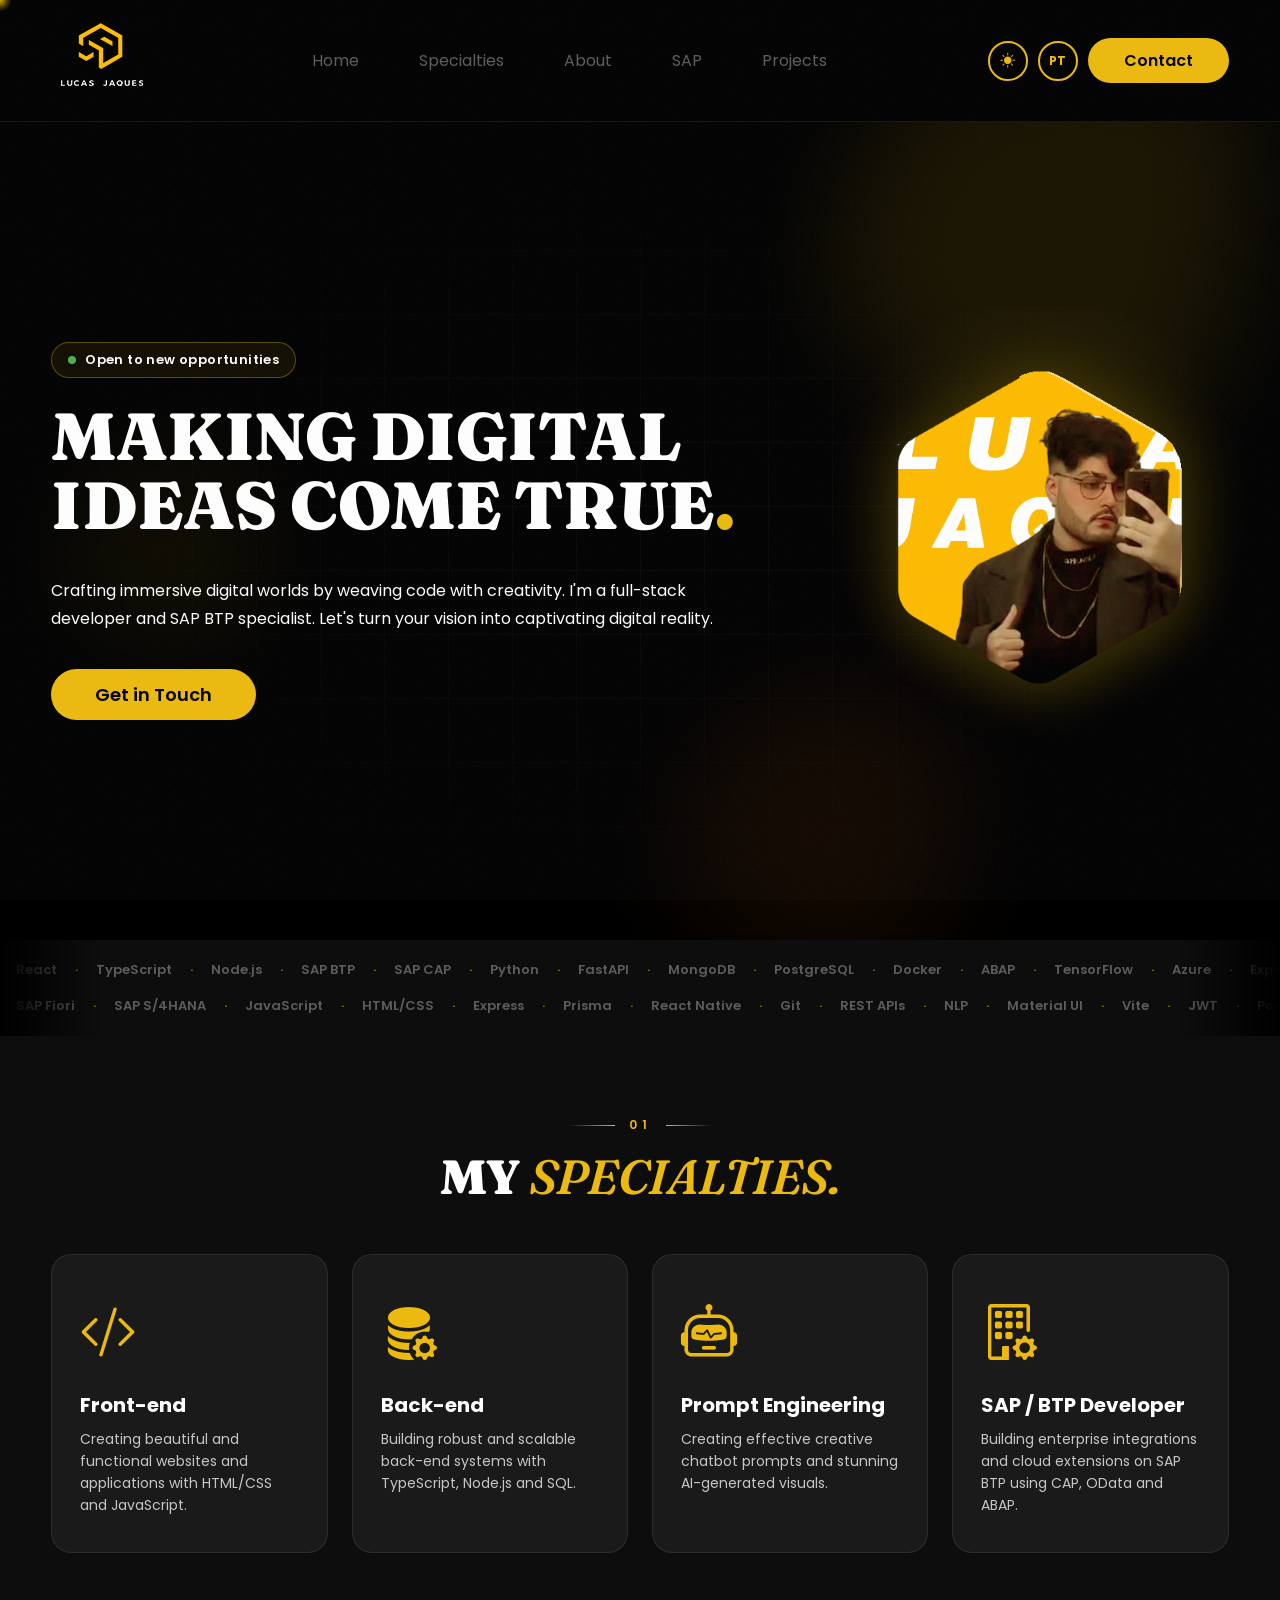
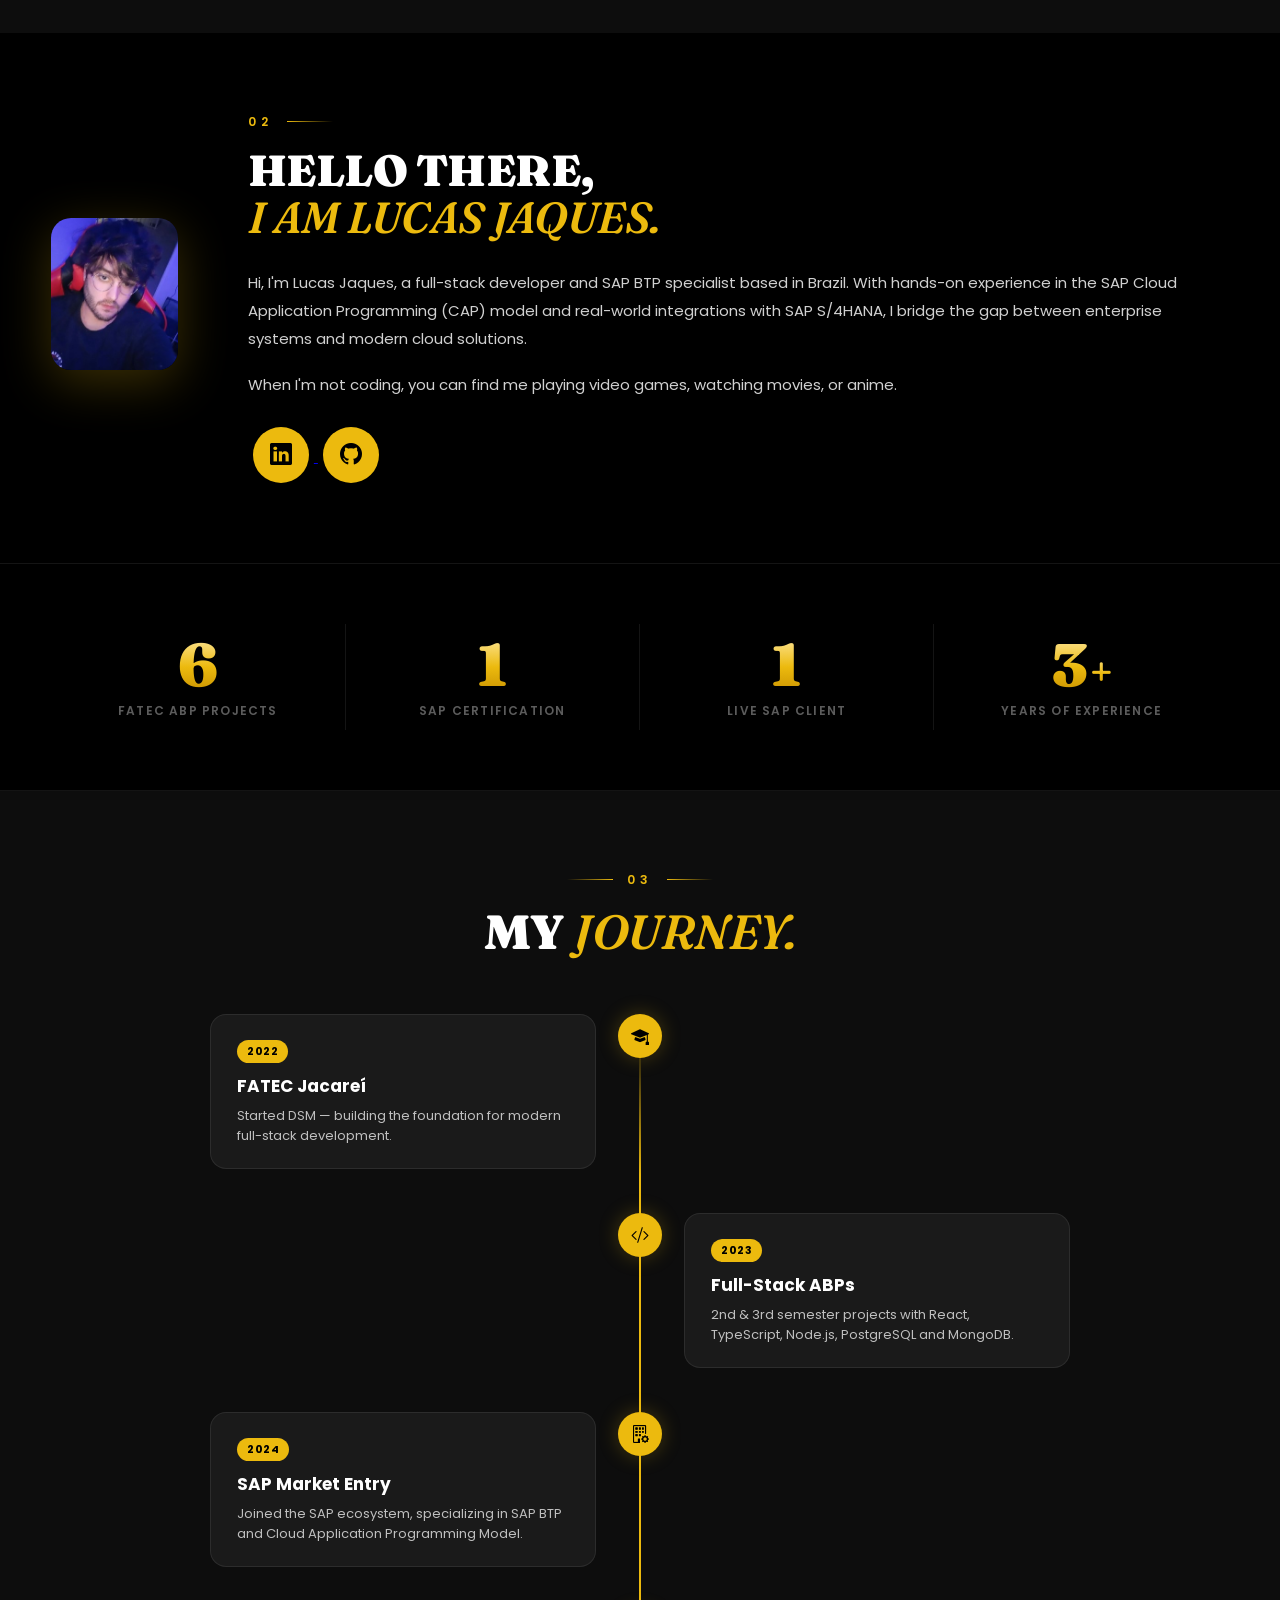
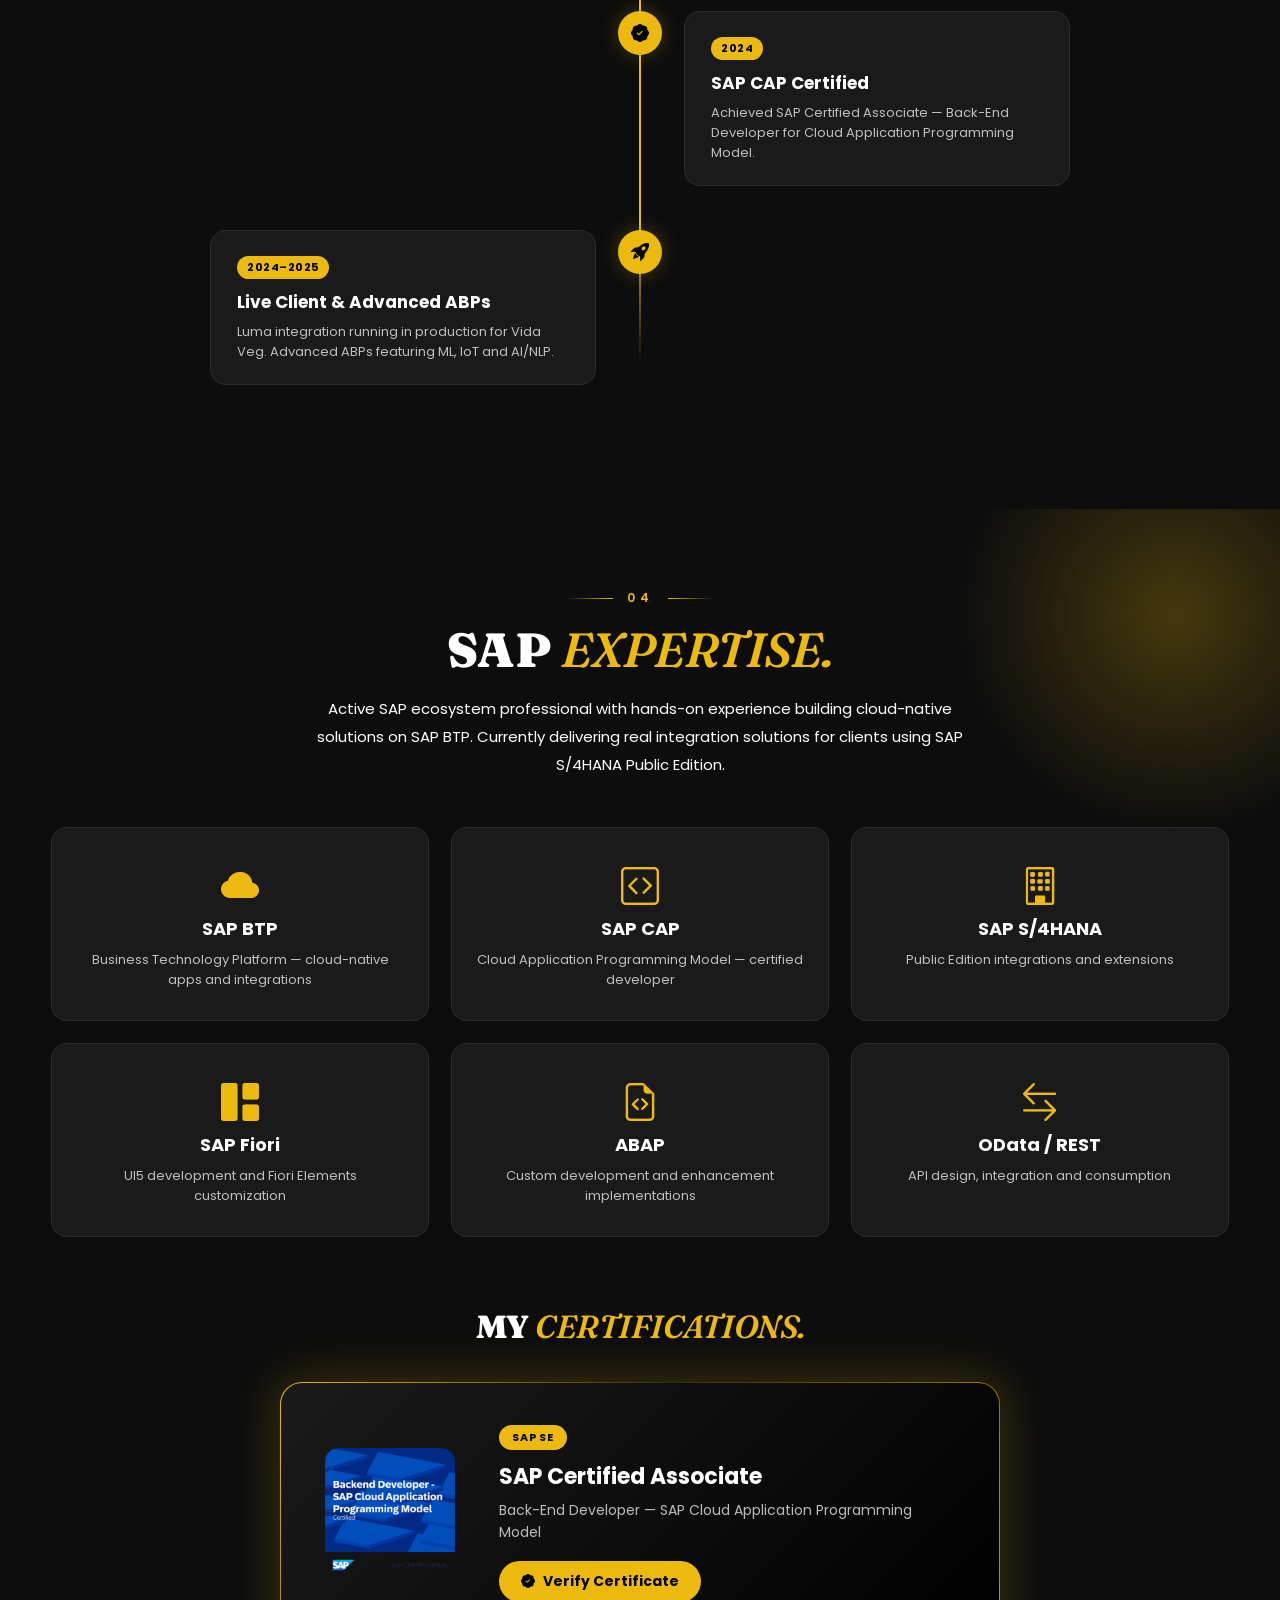
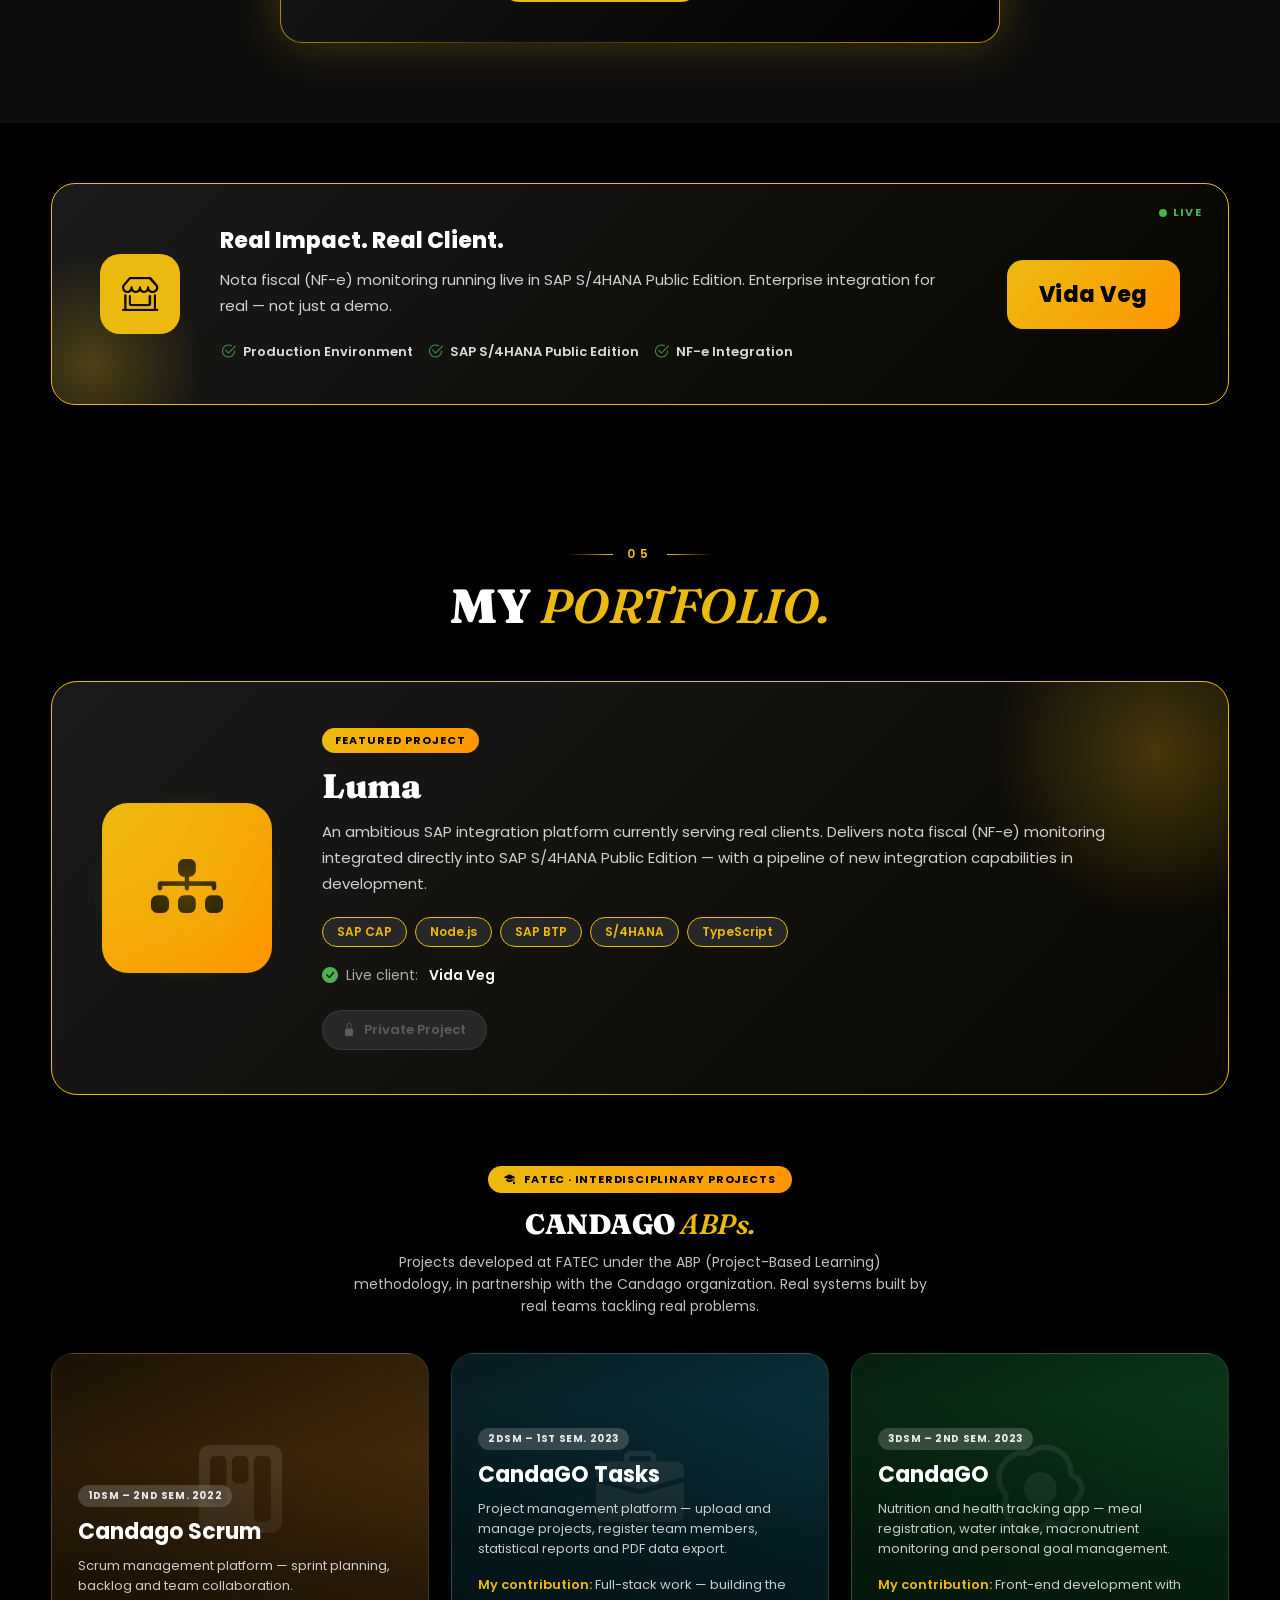
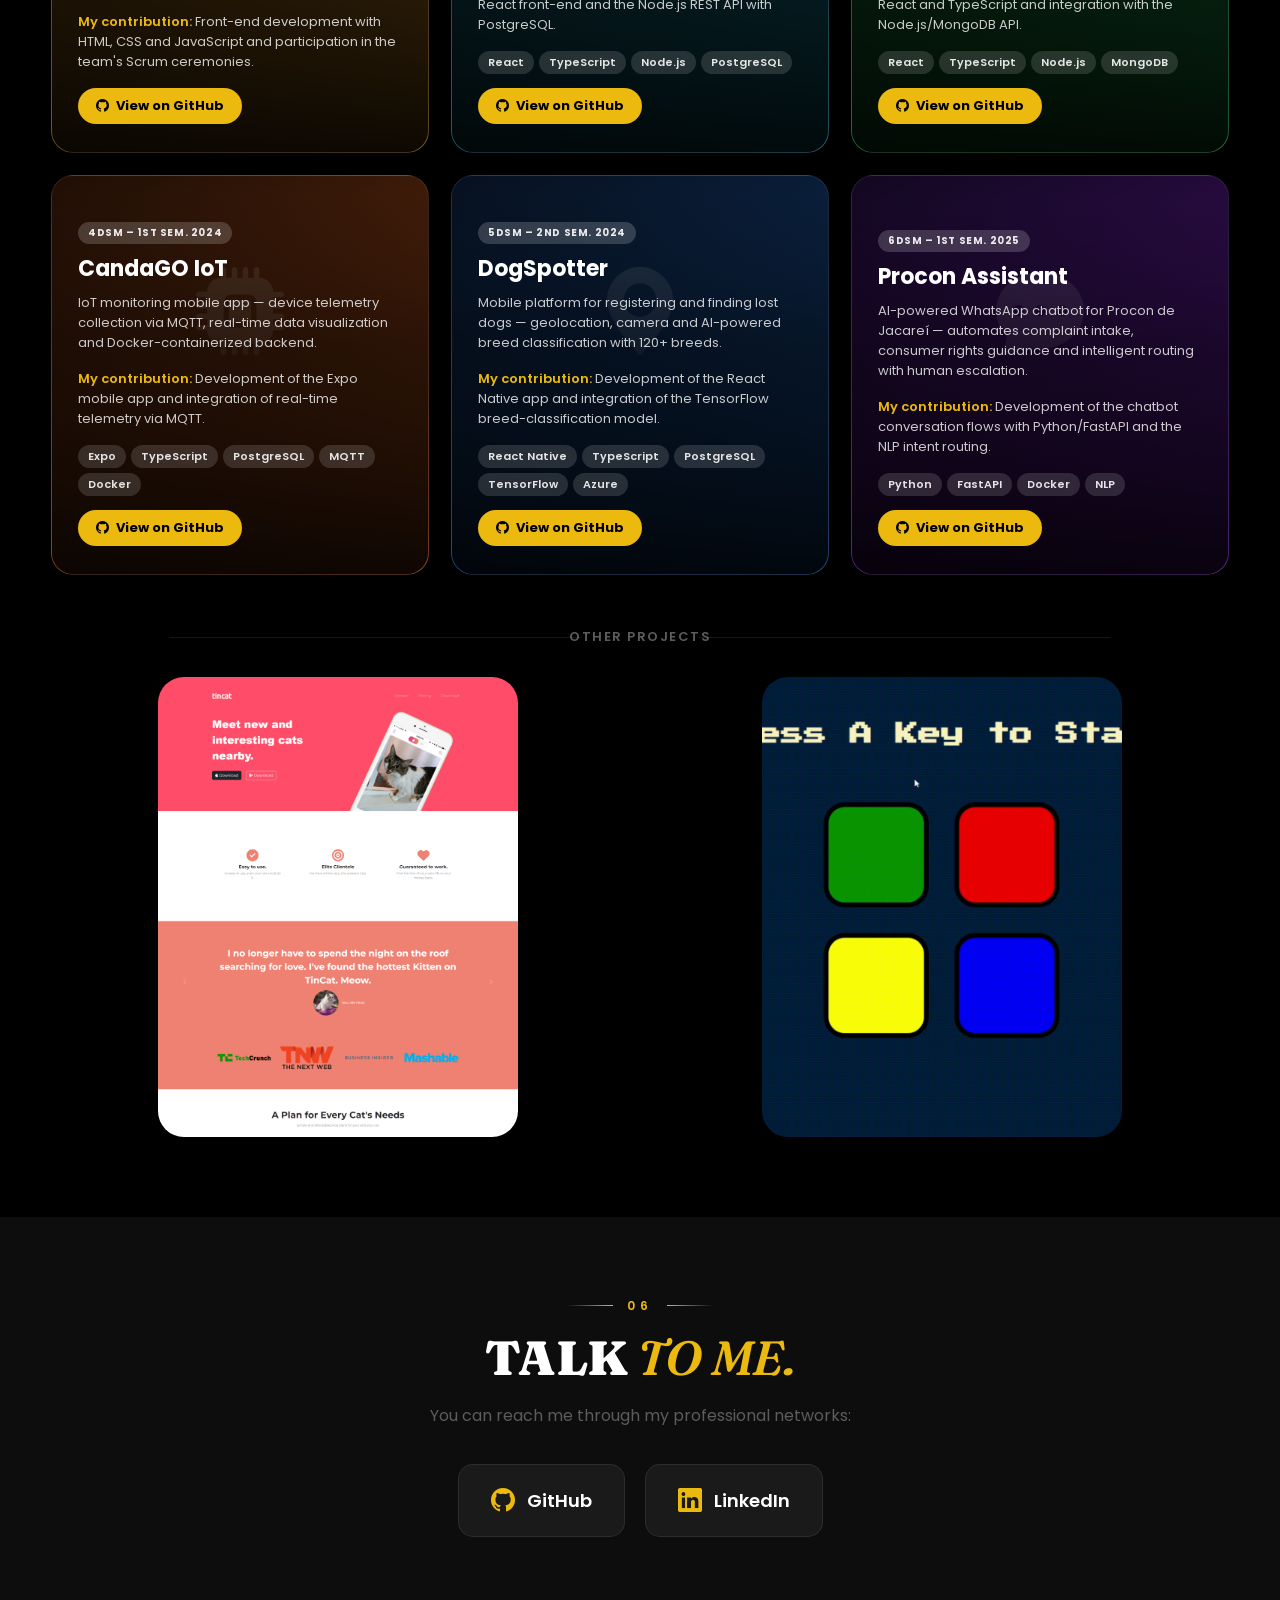
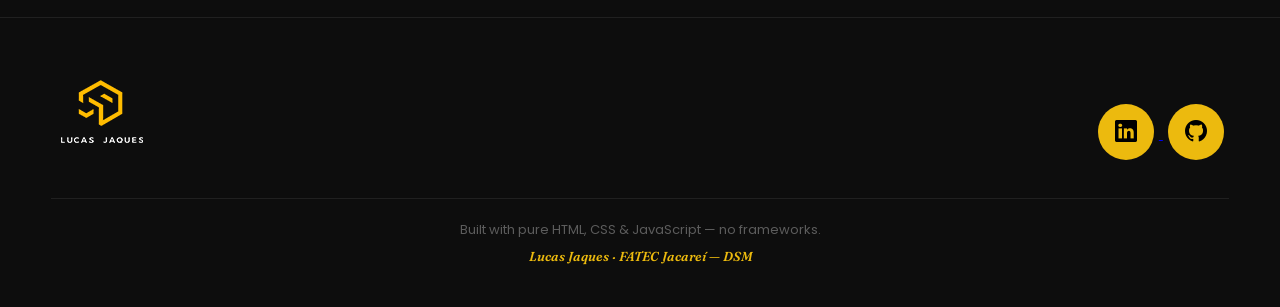
==== commit 4a22518b: "Refinamento visual: estetica editorial dourada - Tipografia display Fraunces (servida localmente) no" ====
--- a/docs/index.html
+++ b/docs/index.html
@@ -12,6 +12,7 @@
     <link rel="manifest" href="site.webmanifest">
 </head>
 <body>
+    <div class="scroll-progress" id="scroll-progress"></div>
     <div class="cursor-glow" id="cursor-glow"></div>
     <header>
         <div class="interface">
@@ -79,6 +80,10 @@
             <div class="interface">
                 <div class="flex">
                     <div class="txt-top-site">
+                        <div class="hero-badge">
+                            <span class="badge-dot"></span>
+                            <span data-i18n="hero-badge">Open to new opportunities</span>
+                        </div>
                         <h1><span data-i18n="hero-title">MAKING DIGITAL IDEAS COME TRUE</span><span class="gold">.</span></h1>
                         <p data-i18n="hero-desc">Crafting immersive digital worlds by weaving code with creativity. I'm a full-stack developer and SAP BTP specialist. Let's turn your vision into captivating digital reality.</p>
                         <div class="btn-cta">
@@ -111,6 +116,7 @@
         <!-- SPECIALTIES -->
         <section class="specialties" id="specialties">
             <div class="interface">
+                <span class="kicker" aria-hidden="true">01</span>
                 <h2 class="title" data-i18n-html="specialties-heading">MY <span>SPECIALTIES.</span></h2>
                 <div class="specialties-grid">
                     <div class="specialties-box fade-in">
@@ -145,6 +151,7 @@
                         <img src="img/me2.jpeg" alt="My Photo">
                     </div>
                     <div class="about-txt fade-in">
+                        <span class="kicker kicker-left" aria-hidden="true">02</span>
                         <h2 class="title" data-i18n-html="about-heading">HELLO THERE,<span>I AM LUCAS JAQUES.</span></h2>
                         <p data-i18n="about-p1">Hi, I'm Lucas Jaques, a full-stack developer and SAP BTP specialist based in Brazil. With hands-on experience in the SAP Cloud Application Programming (CAP) model and real-world integrations with SAP S/4HANA, I bridge the gap between enterprise systems and modern cloud solutions.</p>
                         <p data-i18n="about-p2">When I'm not coding, you can find me playing video games, watching movies, or anime.</p>
@@ -196,6 +203,7 @@
         <!-- JOURNEY -->
         <section class="timeline-section" id="journey">
             <div class="interface">
+                <span class="kicker" aria-hidden="true">03</span>
                 <h2 class="title" data-i18n-html="timeline-heading">MY <span>JOURNEY.</span></h2>
                 <div class="timeline">
 
@@ -251,6 +259,7 @@
         <!-- SAP EXPERTISE -->
         <section class="sap-section" id="sap">
             <div class="interface">
+                <span class="kicker" aria-hidden="true">04</span>
                 <h2 class="title" data-i18n-html="sap-heading">SAP <span>EXPERTISE.</span></h2>
                 <p class="section-desc fade-in" data-i18n="sap-desc">Active SAP ecosystem professional with hands-on experience building cloud-native solutions on SAP BTP. Currently delivering real integration solutions for clients using SAP S/4HANA Public Edition.</p>
 
@@ -342,6 +351,7 @@
         <!-- PORTFOLIO -->
         <section class="portfolio" id="portfolio">
             <div class="interface">
+                <span class="kicker" aria-hidden="true">05</span>
                 <h2 class="title" data-i18n-html="portfolio-heading">MY <span>PORTFOLIO.</span></h2>
 
                 <!-- LUMA FEATURED -->
@@ -514,6 +524,7 @@
         <!-- CONTACT -->
         <section class="form" id="contact">
             <div class="interface">
+                <span class="kicker" aria-hidden="true">06</span>
                 <h2 class="title" data-i18n-html="contact-heading">TALK <span>TO ME.</span></h2>
                 <p class="contact-desc" data-i18n="contact-desc">You can reach me through my professional networks:</p>
                 <div class="contact-links">
@@ -547,6 +558,10 @@
                     </div>
                 </div>
             </div>
+            <div class="footer-tagline">
+                <p data-i18n="footer-tagline">Built with pure HTML, CSS &amp; JavaScript — no frameworks.</p>
+                <p class="footer-copy">Lucas Jaques · FATEC Jacareí — DSM</p>
+            </div>
         </div>
     </footer>
 
--- a/docs/styles.css
+++ b/docs/styles.css
@@ -37,6 +37,38 @@
     font-weight: 800;
     font-display: swap;
     src: url('fonts/poppins-800.woff2') format('woff2');
+}
+
+@font-face {
+    font-family: 'Fraunces';
+    font-style: normal;
+    font-weight: 600;
+    font-display: swap;
+    src: url('fonts/fraunces-600.woff2') format('woff2');
+}
+
+@font-face {
+    font-family: 'Fraunces';
+    font-style: italic;
+    font-weight: 600;
+    font-display: swap;
+    src: url('fonts/fraunces-600-italic.woff2') format('woff2');
+}
+
+@font-face {
+    font-family: 'Fraunces';
+    font-style: normal;
+    font-weight: 900;
+    font-display: swap;
+    src: url('fonts/fraunces-900.woff2') format('woff2');
+}
+
+@font-face {
+    font-family: 'Fraunces';
+    font-style: italic;
+    font-weight: 900;
+    font-display: swap;
+    src: url('fonts/fraunces-900-italic.woff2') format('woff2');
 }
 
 /* ===== CSS CUSTOM PROPERTIES ===== */
@@ -1800,3 +1832,398 @@
     color: var(--accent);
     font-weight: 600;
 }
+
+/* ============================================================
+   VISUAL REFINEMENTS — editorial gold
+   ============================================================ */
+
+/* --- Display typography (Fraunces) --- */
+h1.title,
+h2.title,
+.cert-heading,
+.fatec-title,
+.about .about-txt h2,
+.top-site h1,
+.top-site h1 span,
+.featured-info h3 {
+    font-family: 'Fraunces', Georgia, serif;
+    font-weight: 900;
+    letter-spacing: -0.5px;
+}
+
+h1.title span,
+h2.title span,
+.cert-heading span,
+.fatec-title span {
+    font-family: 'Fraunces', Georgia, serif;
+    font-style: italic;
+    font-weight: 600;
+}
+
+h2.title {
+    font-size: clamp(32px, 4vw, 48px);
+    line-height: 1.12;
+}
+
+.top-site h1 {
+    font-size: clamp(34px, 5.2vw, 70px);
+    line-height: 1.05;
+}
+
+.about .about-txt h2 {
+    font-size: clamp(30px, 3.4vw, 44px);
+    line-height: 1.08;
+}
+
+.about .about-txt h2 span {
+    font-family: 'Fraunces', Georgia, serif;
+    font-style: italic;
+    font-weight: 600;
+}
+
+/* --- Grain overlay --- */
+body::after {
+    content: '';
+    position: fixed;
+    inset: 0;
+    pointer-events: none;
+    z-index: 99990;
+    opacity: 0.05;
+    background-image: url("data:image/svg+xml,%3Csvg xmlns='http://www.w3.org/2000/svg' width='200' height='200'%3E%3Cfilter id='n'%3E%3CfeTurbulence type='fractalNoise' baseFrequency='0.9' numOctaves='2'/%3E%3C/filter%3E%3Crect width='100%25' height='100%25' filter='url(%23n)'/%3E%3C/svg%3E");
+}
+
+[data-theme="light"] body::after {
+    opacity: 0.035;
+}
+
+/* --- Scroll progress bar --- */
+.scroll-progress {
+    position: fixed;
+    top: 0;
+    left: 0;
+    height: 3px;
+    width: 0%;
+    background: linear-gradient(90deg, var(--accent-dark), var(--accent));
+    box-shadow: 0 0 8px var(--shadow-glow);
+    z-index: 100000;
+    pointer-events: none;
+}
+
+/* --- Glass header --- */
+header {
+    background-color: color-mix(in srgb, var(--bg) 78%, transparent);
+    backdrop-filter: blur(14px);
+    -webkit-backdrop-filter: blur(14px);
+}
+
+header.scrolled {
+    box-shadow: 0 10px 34px rgba(0, 0, 0, 0.22);
+}
+
+header nav.menu-desktop a {
+    position: relative;
+}
+
+header nav.menu-desktop a:hover {
+    transform: none;
+}
+
+header nav.menu-desktop a::after {
+    content: '';
+    position: absolute;
+    left: 0;
+    bottom: -7px;
+    width: 100%;
+    height: 2px;
+    background: var(--accent);
+    transform: scaleX(0);
+    transform-origin: right;
+    transition: transform 0.35s ease;
+}
+
+header nav.menu-desktop a:hover::after {
+    transform: scaleX(1);
+    transform-origin: left;
+}
+
+/* --- Section kickers --- */
+.kicker {
+    display: flex;
+    align-items: center;
+    justify-content: center;
+    gap: 14px;
+    font-size: 12px;
+    font-weight: 600;
+    letter-spacing: 5px;
+    color: var(--accent);
+    margin-bottom: 16px;
+    font-variant-numeric: tabular-nums;
+}
+
+.kicker::before,
+.kicker::after {
+    content: '';
+    height: 1px;
+    width: 46px;
+}
+
+.kicker::before {
+    background: linear-gradient(90deg, transparent, var(--accent));
+}
+
+.kicker::after {
+    background: linear-gradient(90deg, var(--accent), transparent);
+}
+
+.kicker.kicker-left {
+    justify-content: flex-start;
+}
+
+.kicker.kicker-left::before {
+    display: none;
+}
+
+/* --- Hero availability badge + atmosphere --- */
+.hero-badge {
+    display: inline-flex;
+    align-items: center;
+    gap: 9px;
+    padding: 7px 16px;
+    border: 1px solid rgba(236, 186, 14, 0.35);
+    border-radius: 30px;
+    background: rgba(236, 186, 14, 0.07);
+    color: var(--text);
+    font-size: 13px;
+    font-weight: 600;
+    letter-spacing: 0.4px;
+    margin-bottom: 24px;
+    animation: heroFadeUp 0.9s ease both;
+}
+
+.hero-badge .badge-dot {
+    width: 8px;
+    height: 8px;
+    border-radius: 50%;
+    background: #4caf50;
+    flex-shrink: 0;
+    animation: livePulse 1.8s ease-in-out infinite;
+}
+
+section.top-site::before {
+    content: '';
+    position: absolute;
+    inset: 0;
+    background-image:
+        linear-gradient(var(--border) 1px, transparent 1px),
+        linear-gradient(90deg, var(--border) 1px, transparent 1px);
+    background-size: 64px 64px;
+    -webkit-mask-image: radial-gradient(ellipse at center, #000 0%, transparent 72%);
+    mask-image: radial-gradient(ellipse at center, #000 0%, transparent 72%);
+    opacity: 0.5;
+    pointer-events: none;
+}
+
+.top-site .img-top-site {
+    position: relative;
+}
+
+.top-site .img-top-site::before {
+    content: '';
+    position: absolute;
+    inset: -34px;
+    background: radial-gradient(circle at 50% 45%, rgba(236, 186, 14, 0.16), transparent 65%);
+    z-index: -1;
+    pointer-events: none;
+}
+
+/* --- Button shine sweep --- */
+.btn-cta button,
+.header-cta button,
+.cert-verify-btn,
+.fatec-link,
+.contact-link {
+    position: relative;
+    overflow: hidden;
+}
+
+.btn-cta button::after,
+.header-cta button::after,
+.cert-verify-btn::after,
+.fatec-link::after {
+    content: '';
+    position: absolute;
+    top: 0;
+    left: -85%;
+    width: 50%;
+    height: 100%;
+    background: linear-gradient(105deg, transparent, rgba(255, 255, 255, 0.55), transparent);
+    transform: skewX(-20deg);
+    transition: left 0.55s ease;
+    pointer-events: none;
+}
+
+.btn-cta button:hover::after,
+.header-cta button:hover::after,
+.cert-verify-btn:hover::after,
+.fatec-link:hover::after {
+    left: 135%;
+}
+
+/* --- Card top accent line --- */
+.specialties .specialties-box,
+.sap-card,
+.tl-card {
+    position: relative;
+    overflow: hidden;
+}
+
+.specialties .specialties-box::before,
+.sap-card::before,
+.tl-card::before {
+    content: '';
+    position: absolute;
+    top: 0;
+    left: 0;
+    right: 0;
+    height: 2px;
+    background: linear-gradient(90deg, transparent, var(--accent), transparent);
+    transform: scaleX(0);
+    transition: transform 0.45s ease;
+}
+
+.specialties .specialties-box:hover::before,
+.sap-card:hover::before,
+.tl-card:hover::before {
+    transform: scaleX(1);
+}
+
+/* --- Stats: serif gradient numerals --- */
+.stat-number,
+.stat-suffix {
+    font-family: 'Fraunces', Georgia, serif;
+    font-weight: 900;
+    background: linear-gradient(180deg, #ffe9a3 0%, var(--accent) 55%, var(--accent-dark) 100%);
+    -webkit-background-clip: text;
+    background-clip: text;
+    -webkit-text-fill-color: transparent;
+}
+
+[data-theme="light"] .stat-number,
+[data-theme="light"] .stat-suffix {
+    background: linear-gradient(180deg, var(--accent) 0%, var(--accent-dark) 100%);
+    -webkit-background-clip: text;
+    background-clip: text;
+}
+
+/* --- Certification card: gradient border --- */
+.cert-card {
+    border: 1px solid transparent;
+    background:
+        linear-gradient(135deg, var(--bg-card) 0%, var(--bg) 100%) padding-box,
+        linear-gradient(120deg, var(--accent) 0%, rgba(236, 186, 14, 0.18) 45%, var(--accent-dark) 100%) border-box;
+}
+
+/* --- Marquee edge fade --- */
+.marquee-section {
+    -webkit-mask-image: linear-gradient(90deg, transparent, #000 8%, #000 92%, transparent);
+    mask-image: linear-gradient(90deg, transparent, #000 8%, #000 92%, transparent);
+    border-top: 0;
+    border-bottom: 0;
+}
+
+/* --- Reveal with blur --- */
+.fade-in {
+    filter: blur(6px);
+    transition: opacity 0.65s ease, transform 0.65s ease, filter 0.65s ease;
+}
+
+.fade-in.visible {
+    filter: blur(0);
+}
+
+/* --- Footer tagline --- */
+.footer-tagline {
+    text-align: center;
+    margin-top: 20px;
+    padding-top: 20px;
+    border-top: 1px solid var(--border);
+}
+
+.footer-tagline p {
+    color: var(--text-muted);
+    font-size: 13px;
+    line-height: 22px;
+}
+
+.footer-tagline .footer-copy {
+    font-family: 'Fraunces', Georgia, serif;
+    font-style: italic;
+    color: var(--accent);
+    margin-top: 4px;
+}
+
+/* --- Selection & scrollbar --- */
+::selection {
+    background: var(--accent);
+    color: #000;
+}
+
+::-webkit-scrollbar {
+    width: 11px;
+}
+
+::-webkit-scrollbar-track {
+    background: var(--bg-2);
+}
+
+::-webkit-scrollbar-thumb {
+    background: linear-gradient(180deg, var(--accent), var(--accent-dark));
+    border-radius: 10px;
+    border: 3px solid var(--bg-2);
+}
+
+/* --- Reduced motion --- */
+@media (prefers-reduced-motion: reduce) {
+    *,
+    *::before,
+    *::after {
+        animation-duration: 0.01ms !important;
+        animation-iteration-count: 1 !important;
+        transition-duration: 0.01ms !important;
+    }
+
+    html {
+        scroll-behavior: auto;
+    }
+
+    .fade-in {
+        opacity: 1;
+        transform: none;
+        filter: none;
+    }
+}
+
+/* --- Mobile fixes --- */
+html,
+body {
+    overflow-x: hidden;
+}
+
+@media (max-width: 700px) {
+    .stats-grid {
+        grid-template-columns: repeat(2, 1fr);
+        gap: 30px 0;
+    }
+
+    .stat-item:nth-child(2) {
+        border-right: none;
+    }
+
+    .stat-number {
+        font-size: 46px;
+    }
+
+    .stat-suffix {
+        font-size: 30px;
+    }
+}
